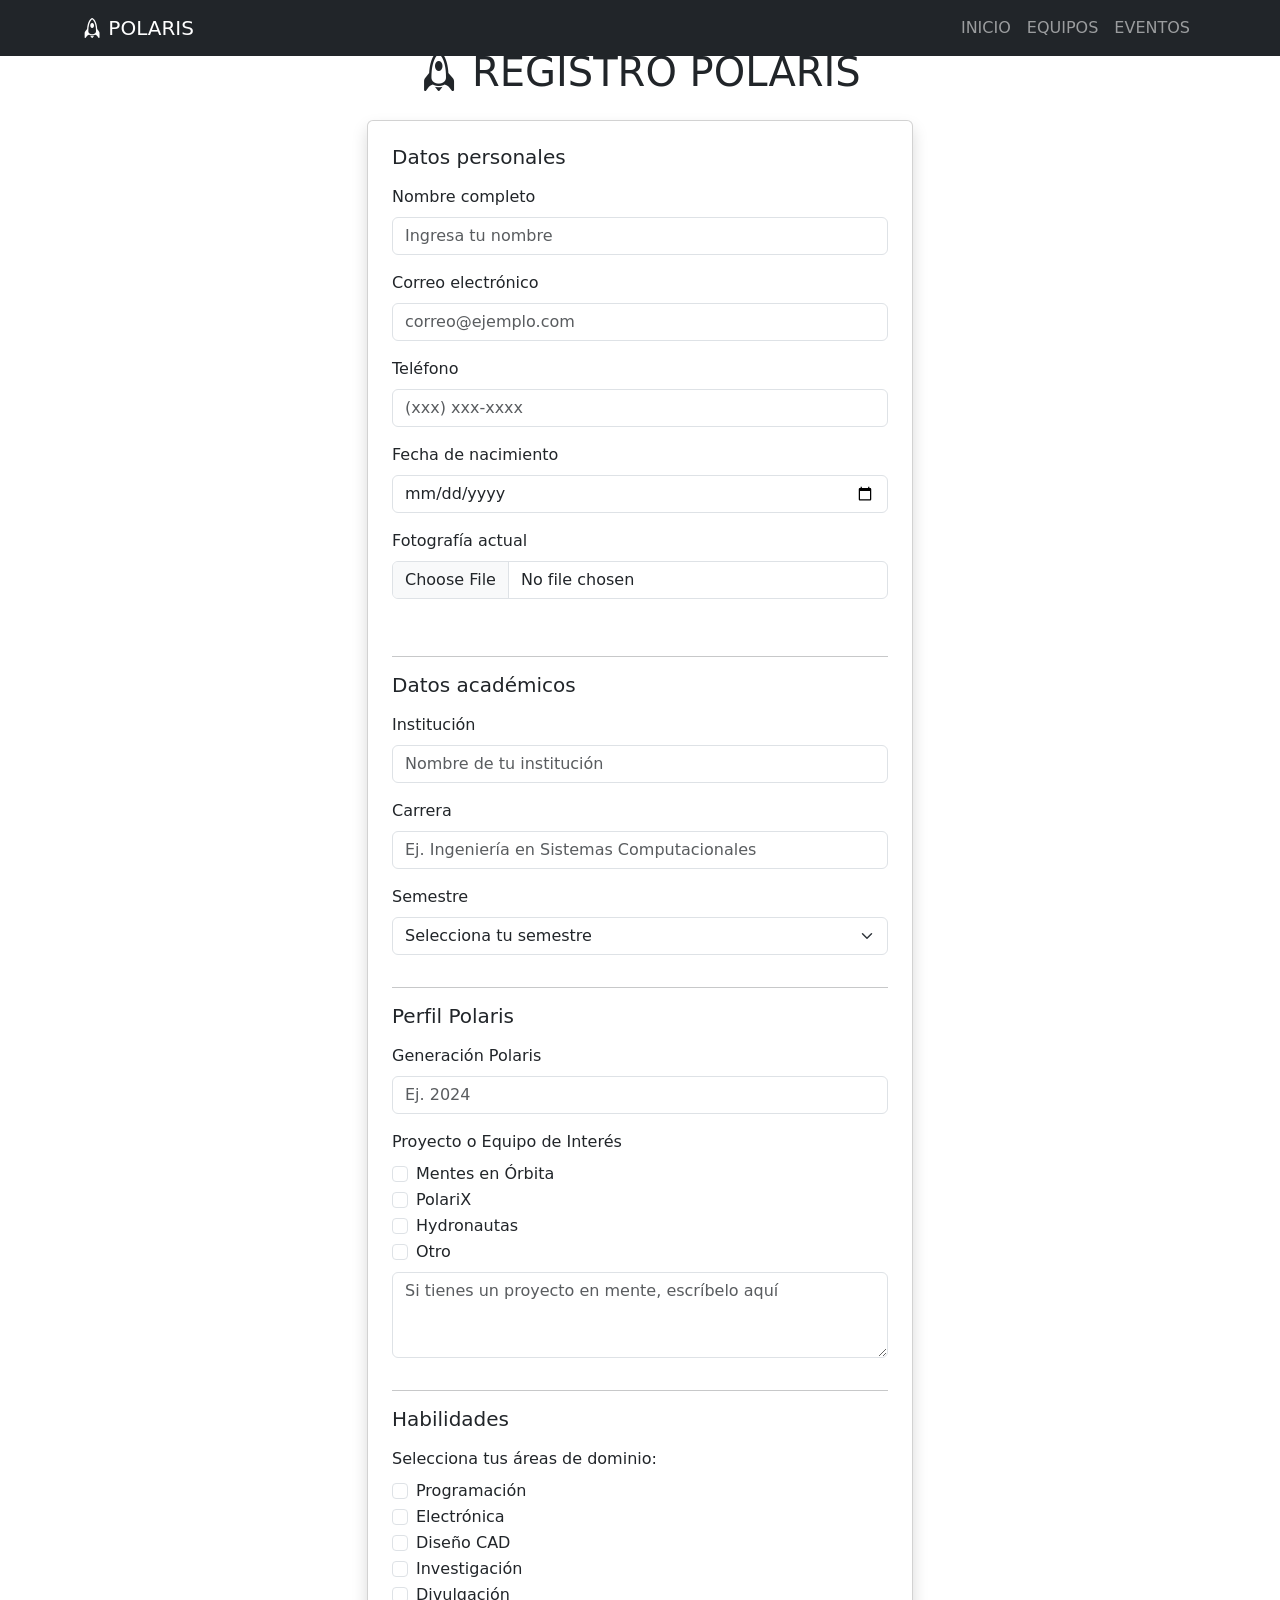
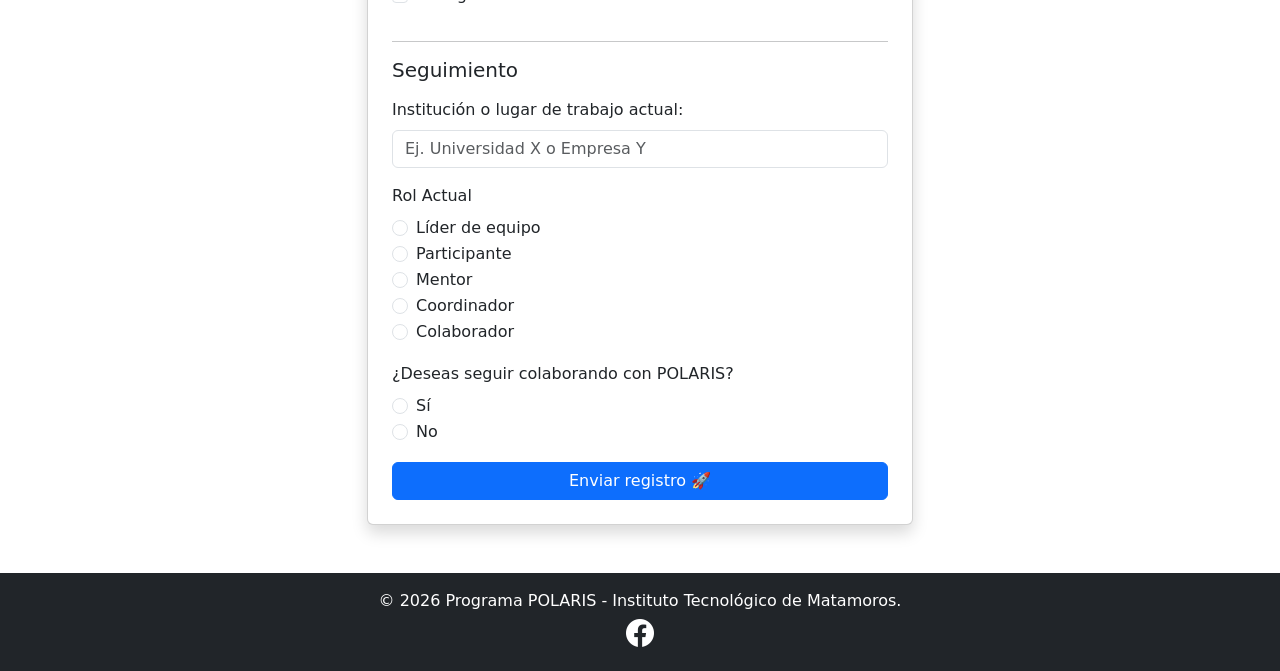
==== registro.html @ 17924f40 "feat: agregar inputs avanzados al formulario de membresía POLARIS" ====
<!DOCTYPE html>
<html lang="es">
    <head>
        <meta charset="UTF-8">
        <meta name="viewport" content="width=device-width, initial-scale=1.0">
        <title>Registro POLARIS</title>
        <link href="https://cdn.jsdelivr.net/npm/bootstrap@5.3.2/dist/css/bootstrap.min.css" rel="stylesheet">
        <link rel="stylesheet" href="https://cdn.jsdelivr.net/npm/bootstrap-icons@1.11.0/font/bootstrap-icons.css">
        <link rel="stylesheet" href="CSS/styles.css">
    </head>

    <body class="registro-page">
        <!-- Navbar -->
        <nav class="navbar navbar-expand-lg navbar-dark bg-dark fixed-top">
            <div class="container">
                <a class="navbar-brand" href="#">
                    <i class="bi bi-rocket"></i> POLARIS
                </a>

                <button class="navbar-toggler" type="button" data-bs-toggle="collapse" data-bs-target="#menu">
                    <span class="navbar-toggler-icon"></span>
                </button>

                <div class="collapse navbar-collapse" id="menu">
                    <ul class="navbar-nav ms-auto">
                        <li class="nav-item"><a class="nav-link" href="index.html">INICIO</a></li>
                        <li class="nav-item"><a class="nav-link" href="#equipos">EQUIPOS</a></li>
                        <li class="nav-item"><a class="nav-link" href="#eventos">EVENTOS</a></li>
                    </ul>
                </div>
            </div>
        </nav>

                     <!-- Formulario -->
                    <section class="py-5">
                        <div class="container">
                        <h1 class="text-center mb-4 bi-rocket titulo-registroP"> REGISTRO POLARIS </h1>
                        <div class="row justify-content-center">
                            <div class="col-md-6">
                                <form class="card p-4 shadow">

                    <!-- Datos personales -->
                    <h5 class="mb-3">Datos personales</h5>

                    <div class="mb-3">
                        <label class="form-label">Nombre completo</label>
                        <input type="text" class="form-control" placeholder="Ingresa tu nombre" required>
                    </div>

                    <div class="mb-3">
                        <label class="form-label">Correo electrónico</label>
                        <input type="email" class="form-control" placeholder="correo@ejemplo.com" required>
                    </div>

                    <div class="mb-3">
                        <label class="form-label">Teléfono</label>
                        <input type="tel" class="form-control" placeholder="(xxx) xxx-xxxx" required>
                    </div>

                    <div class="mb-3">
                        <label class="form-label">Fecha de nacimiento</label>
                        <input type="date" class="form-control" required>
                    </div>
                
                <div class="mb-3">
                    <label class="form-label">Fotografía actual</label>
                    <input type="file" class="form-control" accept="image/*">
                    <div class="form-text text-white">Sube una foto tipo perfil (JPG o PNG)</div>
                </div>

                    <hr>

                    <!-- Datos académicos -->
                    <h5 class="mb-3">Datos académicos</h5>

                    <div class="mb-3">
                        <label class="form-label">Institución</label>
                        <input type="text" class="form-control" placeholder="Nombre de tu institución" required>
                    </div>

                    <div class="mb-3">
                        <label class="form-label">Carrera</label>
                        <input type="text" class="form-control" placeholder="Ej. Ingeniería en Sistemas Computacionales" required>
                    </div>
                    
                    <div class="mb-3">
                        <label class="form-label">Semestre</label>
                        <select class="form-select" required>
                            <option selected disabled>Selecciona tu semestre</option>
                            <option>1er Semestre</option>
                            <option>2do Semestre</option>
                            <option>3er Semestre</option>
                            <option>4to Semestre</option>
                            <option>5to Semestre</option>
                            <option>6to Semestre</option>
                            <option>7mo Semestre</option>
                            <option>8vo Semestre</option>
                            <option>9no Semestre</option>
                            <option>10mo Semestre</option>
                            <option>11vo Semestre</option>
                            <option>12vo Semestre</option>
                        </select>
                    </div>

                    <!-- Perfil Polaris -->
                    <hr>
                    <h5 class="mb-3">Perfil Polaris</h5>
                    
                    <div class="mb-3">
                        <label class="form-label">Generación Polaris</label>
                        <input type="number" class="form-control" placeholder="Ej. 2024" min="2000" max="2100" required>
                    </div>

                <div class="mb-3">
                    <div class="form-group">
                        <label class="form-label">Proyecto o Equipo de Interés</label>

                        <div class="form-check">
                            <input class="form-check-input" type="checkbox" name="equipo" id="orbita" value="orbita">
                            <label class="form-check-label" for="orbita">Mentes en Órbita</label>
                        </div>
                        
                        <div class="form-check">
                            <input class="form-check-input" type="checkbox" name="equipo" id="polarix" value="polarix">
                            <label class="form-check-label" for="polarix">PolariX</label>
                        </div>
                        
                        <div class="form-check">
                            <input class="form-check-input" type="checkbox" name="equipo" id="hydro" value="hydro">
                            <label class="form-check-label" for="hydro">Hydronautas</label>
                        </div>

                        <div class="form-check">
                            <input class="form-check-input" type="checkbox" name="equipo" id="otro" value="otro">
                            <label class="form-check-label" for="otro">Otro</label>
                        </div>

                        <textarea class="form-control mt-2" rows="3" placeholder="Si tienes un proyecto en mente, escríbelo aquí"></textarea>
                    </div>
                </div>

                    <!-- Habilidades -->
                    <hr>
                    <h5 class="mb-3">Habilidades</h5>
                    <div class="mb-3">
                        <div class="form-group">
                            <label class="form-label">Selecciona tus áreas de dominio:</label>
                            <div class="checkbox-group">

                                <div class="form-check">
                                    <input class="form-check-input" type="checkbox" id="fprogramacion" name="habilidades" value="programacion">
                                    <label class="form-check-label" for="fprogramacion">Programación</label>
                                </div>

                                <div class="form-check">
                                    <input class="form-check-input" type="checkbox" id="felectronica" name="habilidades" value="electronica">
                                    <label class="form-check-label" for="felectronica">Electrónica</label>
                                </div>

                                <div class="form-check">
                                    <input class="form-check-input" type="checkbox" id="fcad" name="habilidades" value="cad">
                                    <label class="form-check-label" for="fcad">Diseño CAD</label>
                                </div>

                                <div class="form-check">
                                    <input class="form-check-input" type="checkbox" id="finvestigacion" name="habilidades" value="investigacion">
                                    <label class="form-check-label" for="finvestigacion">Investigación</label>
                                </div>

                                <div class="form-check">
                                    <input class="form-check-input" type="checkbox" id="fdivulgacion" name="habilidades" value="divulgacion">
                                    <label class="form-check-label" for="fdivulgacion">Divulgación</label>
                                </div>

                            </div>
                        </div>
                    </div>
                    
                    <!-- Seguimiento -->
                    <hr>
                    <h5 class="mb-3">Seguimiento</h5>

                    <div class="mb-3">
                        <label class="form-label">Institución o lugar de trabajo actual:</label>
                        <input type="text" class="form-control" placeholder="Ej. Universidad X o Empresa Y" required>
                    </div> 

                    <div class="mb-3">
                        <label class="form-label">Rol Actual</label>

                        <div class="form-check">
                            <input class="form-check-input" type="radio" name="rol" value="lider">
                            <label class="form-check-label">Líder de equipo</label>
                        </div>

                        <div class="form-check">
                            <input class="form-check-input" type="radio" name="rol" value="participante">
                            <label class="form-check-label">Participante</label>
                        </div>

                        <div class="form-check">
                            <input class="form-check-input" type="radio" name="rol" value="mentor">
                            <label class="form-check-label">Mentor</label>
                        </div>

                        <div class="form-check">
                            <input class="form-check-input" type="radio" name="rol" value="coordinador">
                            <label class="form-check-label">Coordinador</label>
                        </div>

                        <div class="form-check">
                            <input class="form-check-input" type="radio" name="rol" value="colaborador">
                            <label class="form-check-label">Colaborador</label>
                        </div>

                    </div> 

                    <div class="mb-3">
                        <label class="form-label">¿Deseas seguir colaborando con POLARIS?</label>

                        <div class="form-check">
                            <input class="form-check-input" type="radio" name="interes" value="si">
                            <label class="form-check-label">Sí</label>
                        </div>

                        <div class="form-check">
                            <input class="form-check-input" type="radio" name="interes" value="no">
                            <label class="form-check-label">No</label>
                        </div>
                    </div> 
                    <div class="d-grid">
                        <button type="submit" class="btn btn-primary">Enviar registro 🚀</button>
                    </div>
                </form>
            </div>
        </div>
    </div>
</section>

        <!-- Footer -->
        <footer class="bg-dark text-white text-center py-3">
            <p class="mb-0">© 2026 Programa POLARIS - Instituto Tecnológico de Matamoros.</p>
            <div class="d-flex gap-3 justify-content-center">
                <a href="https://www.facebook.com/TecNM.Matamoros" class="text-white fs-3">
                    <i class="bi bi-facebook"></i>
                </a>
            </div>
        </footer>

        <script src="https://cdn.jsdelivr.net/npm/bootstrap@5.3.2/dist/js/bootstrap.bundle.min.js"></script>

    </body>
</html>
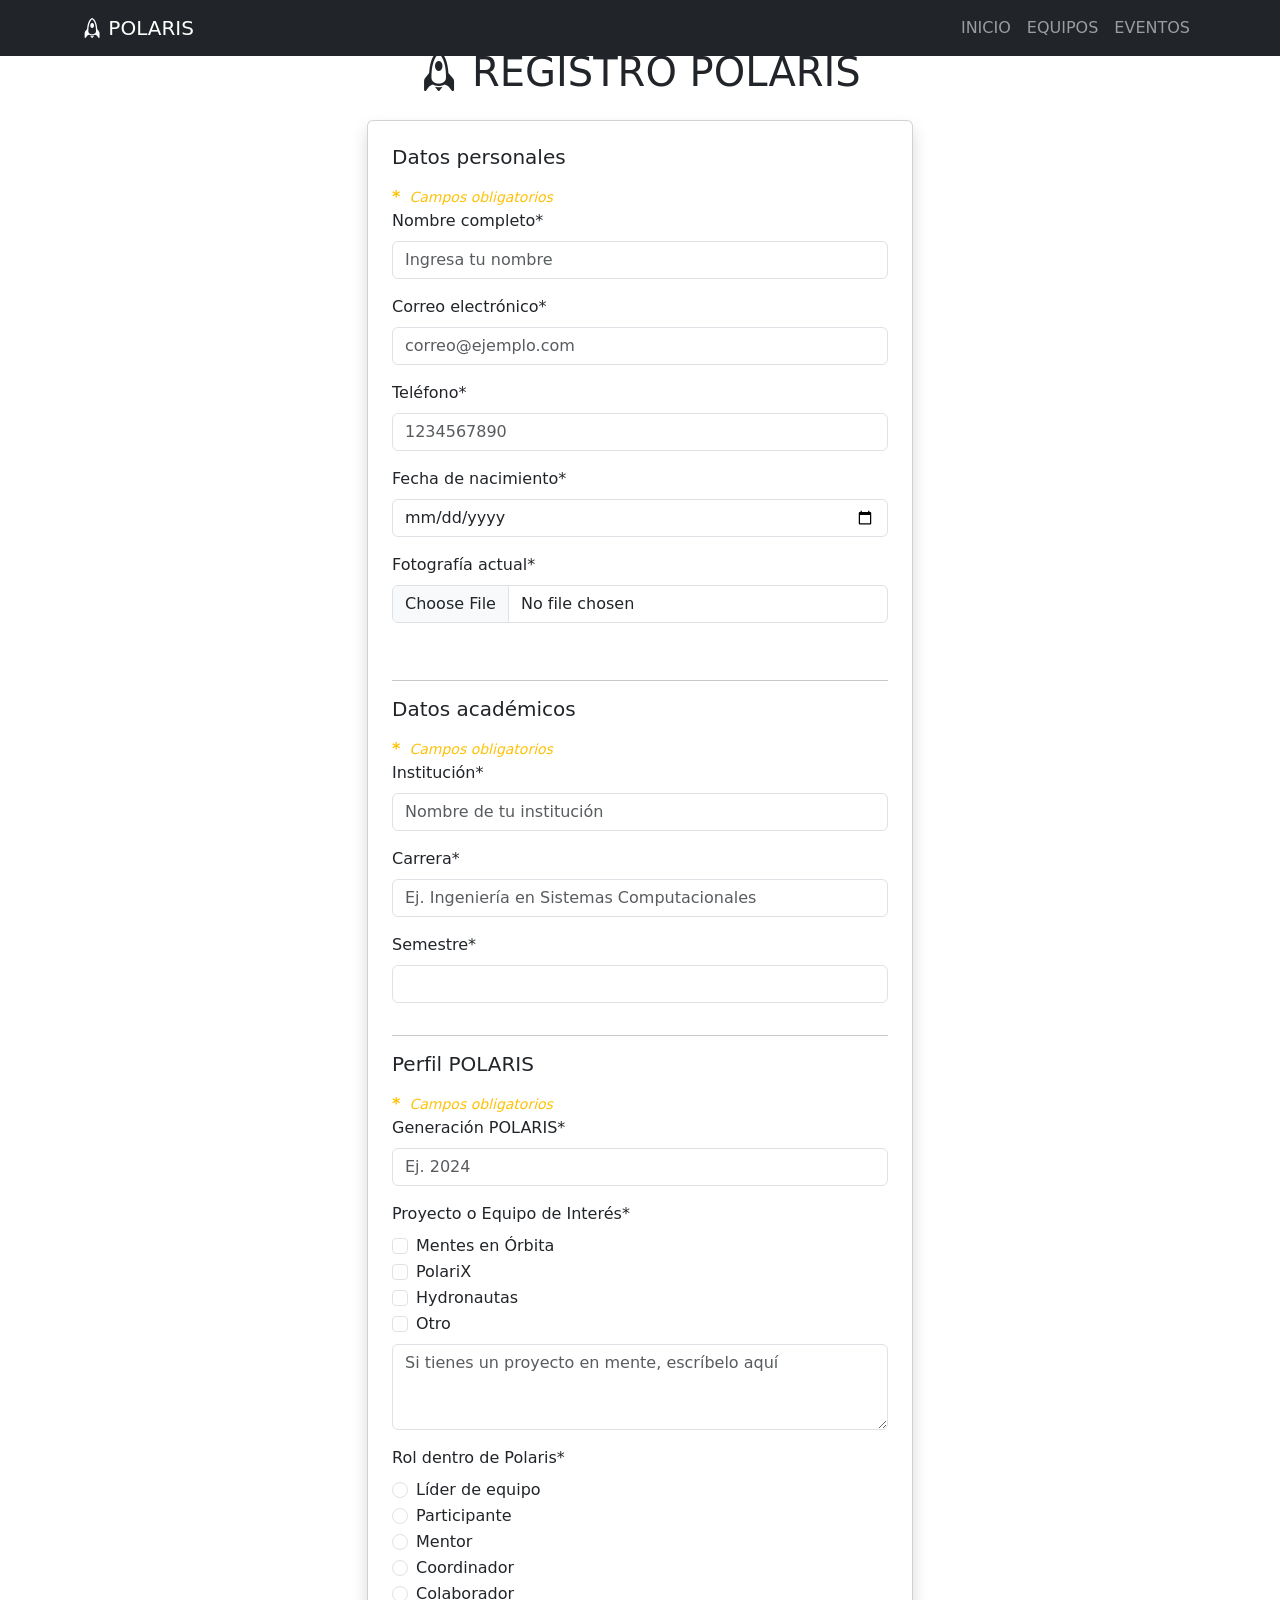
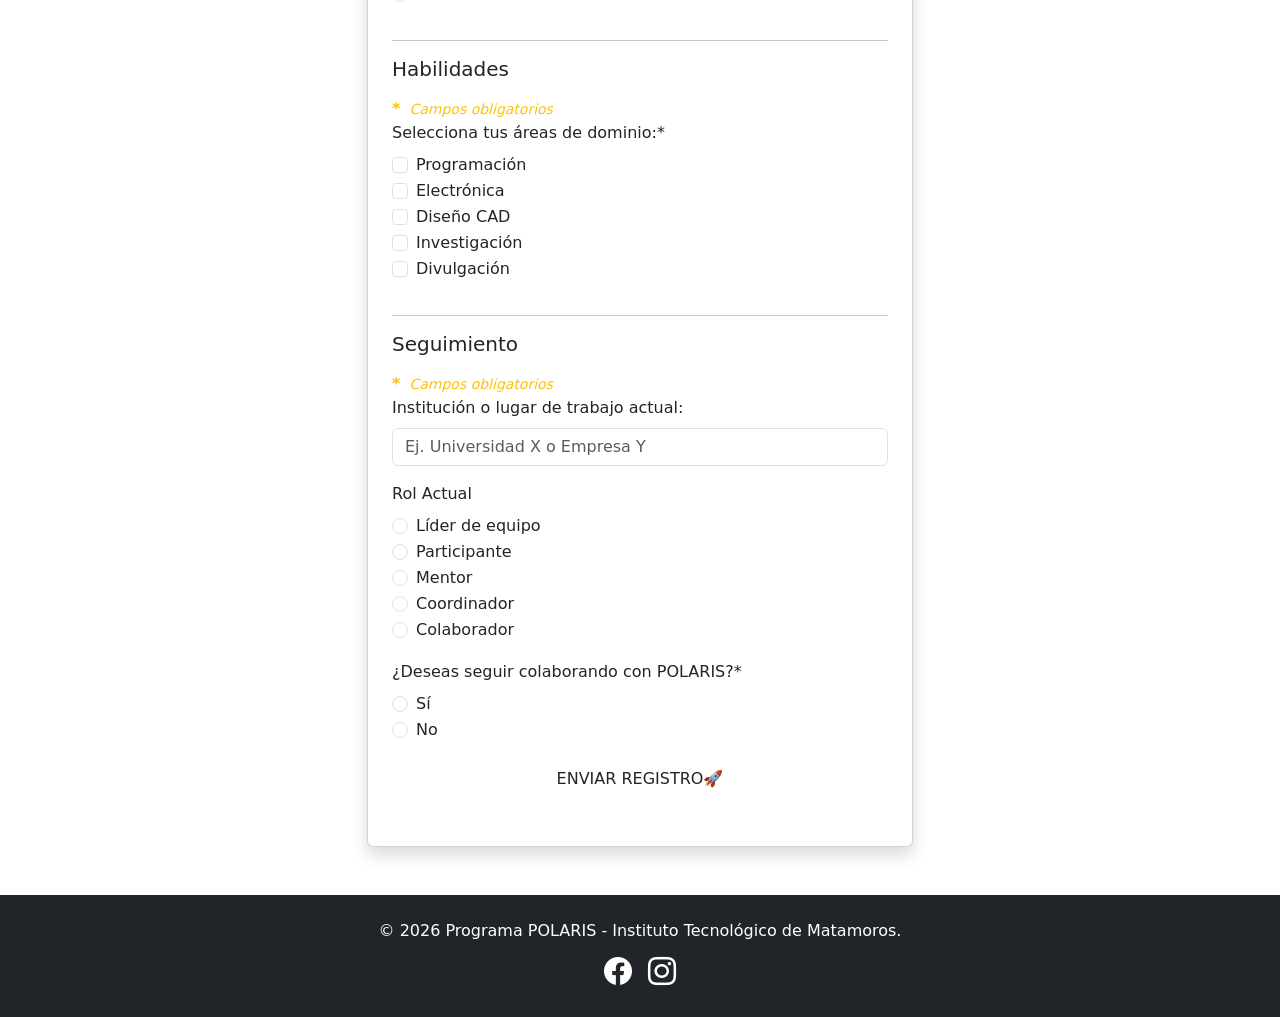
==== commit a0c9443c: "feat: Implementar validación HTML en formulario POLARIS" ====
--- a/registro.html
+++ b/registro.html
@@ -10,11 +10,12 @@
     </head>
 
     <body class="registro-page">
+
         <!-- Navbar -->
         <nav class="navbar navbar-expand-lg navbar-dark bg-dark fixed-top">
             <div class="container">
-                <a class="navbar-brand" href="#">
-                    <i class="bi bi-rocket"></i> POLARIS
+                <a class="navbar-brand" href="index.html">
+                    <i class="bi bi-rocket"></i> POLARIS 
                 </a>
 
                 <button class="navbar-toggler" type="button" data-bs-toggle="collapse" data-bs-target="#menu">
@@ -37,83 +38,83 @@
                         <h1 class="text-center mb-4 bi-rocket titulo-registroP"> REGISTRO POLARIS </h1>
                         <div class="row justify-content-center">
                             <div class="col-md-6">
-                                <form class="card p-4 shadow">
+                                <form id="formRegistro" class="card p-4 shadow" >
 
                     <!-- Datos personales -->
                     <h5 class="mb-3">Datos personales</h5>
-
-                    <div class="mb-3">
-                        <label class="form-label">Nombre completo</label>
+                    
+                    <div class="d-inline-block text-warning">
+                        <span class="fw-bold me-1">*</span>
+                        <i><small>Campos obligatorios</small></i>
+                    </div>
+
+                    <div class="mb-3">
+                        <label class="form-label">Nombre completo<span class="campo-obligatorio">*</span></label>
                         <input type="text" class="form-control" placeholder="Ingresa tu nombre" required>
                     </div>
 
                     <div class="mb-3">
-                        <label class="form-label">Correo electrónico</label>
+                        <label class="form-label">Correo electrónico<span class="campo-obligatorio">*</span></label>
                         <input type="email" class="form-control" placeholder="correo@ejemplo.com" required>
                     </div>
 
                     <div class="mb-3">
-                        <label class="form-label">Teléfono</label>
-                        <input type="tel" class="form-control" placeholder="(xxx) xxx-xxxx" required>
-                    </div>
-
-                    <div class="mb-3">
-                        <label class="form-label">Fecha de nacimiento</label>
+                        <label class="form-label">Teléfono<span class="campo-obligatorio">*</span></label>
+                        <input type="tel" class="form-control" pattern="[0-9]{10}" placeholder="1234567890" required>
+                    </div>
+
+                    <div class="mb-3">
+                        <label class="form-label">Fecha de nacimiento<span class="campo-obligatorio">*</span></label>
                         <input type="date" class="form-control" required>
                     </div>
                 
-                <div class="mb-3">
-                    <label class="form-label">Fotografía actual</label>
-                    <input type="file" class="form-control" accept="image/*">
-                    <div class="form-text text-white">Sube una foto tipo perfil (JPG o PNG)</div>
-                </div>
-
-                    <hr>
+                    <div class="mb-3">
+                        <label class="form-label">Fotografía actual<span class="campo-obligatorio">*</span></label>
+                        <input type="file" class="form-control" accept="image/*" required>
+                        <div class="form-text text-white">Sube una foto tipo perfil (JPG o PNG)</div>
+                    </div> <hr>
 
                     <!-- Datos académicos -->
                     <h5 class="mb-3">Datos académicos</h5>
 
-                    <div class="mb-3">
-                        <label class="form-label">Institución</label>
+                    <div class="d-inline-block text-warning">
+                        <span class="fw-bold me-1">*</span>
+                        <i><small>Campos obligatorios</small></i>
+                    </div>
+
+                    <div class="mb-3">
+                        <label class="form-label">Institución<span class="campo-obligatorio">*</span></label>
                         <input type="text" class="form-control" placeholder="Nombre de tu institución" required>
                     </div>
 
                     <div class="mb-3">
-                        <label class="form-label">Carrera</label>
+                        <label class="form-label">Carrera<span class="campo-obligatorio">*</span></label>
                         <input type="text" class="form-control" placeholder="Ej. Ingeniería en Sistemas Computacionales" required>
                     </div>
                     
-                    <div class="mb-3">
-                        <label class="form-label">Semestre</label>
-                        <select class="form-select" required>
-                            <option selected disabled>Selecciona tu semestre</option>
-                            <option>1er Semestre</option>
-                            <option>2do Semestre</option>
-                            <option>3er Semestre</option>
-                            <option>4to Semestre</option>
-                            <option>5to Semestre</option>
-                            <option>6to Semestre</option>
-                            <option>7mo Semestre</option>
-                            <option>8vo Semestre</option>
-                            <option>9no Semestre</option>
-                            <option>10mo Semestre</option>
-                            <option>11vo Semestre</option>
-                            <option>12vo Semestre</option>
-                        </select>
-                    </div>
+                   <div class="mb-3">
+                        <label class="form-label">Semestre<span class="campo-obligatorio">*</span></label>
+                        <input type="number" class="form-control" min="1" max="12" required>
+                    </div>
+                    
 
                     <!-- Perfil Polaris -->
                     <hr>
-                    <h5 class="mb-3">Perfil Polaris</h5>
-                    
-                    <div class="mb-3">
-                        <label class="form-label">Generación Polaris</label>
+                    <h5 class="mb-3">Perfil POLARIS</h5>
+                    
+                    <div class="d-inline-block text-warning">
+                        <span class="fw-bold me-1">*</span>
+                        <i><small>Campos obligatorios</small></i>
+                    </div>
+
+                    <div class="mb-3">
+                        <label class="form-label">Generación POLARIS<span class="campo-obligatorio">*</span></label>
                         <input type="number" class="form-control" placeholder="Ej. 2024" min="2000" max="2100" required>
                     </div>
 
                 <div class="mb-3">
                     <div class="form-group">
-                        <label class="form-label">Proyecto o Equipo de Interés</label>
+                        <label class="form-label">Proyecto o Equipo de Interés<span class="campo-obligatorio" >*</span></label>
 
                         <div class="form-check">
                             <input class="form-check-input" type="checkbox" name="equipo" id="orbita" value="orbita">
@@ -134,17 +135,53 @@
                             <input class="form-check-input" type="checkbox" name="equipo" id="otro" value="otro">
                             <label class="form-check-label" for="otro">Otro</label>
                         </div>
-
-                        <textarea class="form-control mt-2" rows="3" placeholder="Si tienes un proyecto en mente, escríbelo aquí"></textarea>
+                        <textarea name="otro_texto" class="form-control mt-2" rows="3" 
+                        placeholder="Si tienes un proyecto en mente, escríbelo aquí"></textarea>
                     </div>
                 </div>
+
+                    <div class="mb-3">
+                        <label class="form-label">Rol dentro de Polaris<span class="campo-obligatorio">*</span></label>
+                       
+                        <div class="form-check">
+                            <input class="form-check-input" type="radio" name="rolpolaris" value="lider" required>
+                            <label class="form-check-label">Líder de equipo</label>
+                        </div>
+
+                        <div class="form-check">
+                            <input class="form-check-input" type="radio" name="rolpolaris" value="participante">
+                            <label class="form-check-label">Participante</label>
+                        </div>
+
+                        <div class="form-check">
+                            <input class="form-check-input" type="radio" name="rolpolaris" value="mentor">
+                            <label class="form-check-label">Mentor</label>
+                        </div>
+
+                        <div class="form-check">
+                            <input class="form-check-input" type="radio" name="rolpolaris" value="coordinador">
+                            <label class="form-check-label">Coordinador</label>
+                        </div>
+
+                        <div class="form-check">
+                            <input class="form-check-input" type="radio" name="rolpolaris" value="colaborador">
+                            <label class="form-check-label">Colaborador</label>
+                        </div>
+
+                    </div> 
 
                     <!-- Habilidades -->
                     <hr>
                     <h5 class="mb-3">Habilidades</h5>
+
+                    <div class="d-inline-block text-warning">
+                        <span class="fw-bold me-1">*</span>
+                        <i><small>Campos obligatorios</small></i>
+                    </div>
+
                     <div class="mb-3">
                         <div class="form-group">
-                            <label class="form-label">Selecciona tus áreas de dominio:</label>
+                            <label class="form-label">Selecciona tus áreas de dominio:<span class="campo-obligatorio">*</span></label>
                             <div class="checkbox-group">
 
                                 <div class="form-check">
@@ -177,12 +214,16 @@
                     </div>
                     
                     <!-- Seguimiento -->
-                    <hr>
-                    <h5 class="mb-3">Seguimiento</h5>
+                    <hr><h5 class="mb-3">Seguimiento</h5>
+
+                    <div class="d-inline-block text-warning">
+                        <span class="fw-bold me-1">*</span>
+                        <i><small>Campos obligatorios</small></i>
+                    </div>
 
                     <div class="mb-3">
                         <label class="form-label">Institución o lugar de trabajo actual:</label>
-                        <input type="text" class="form-control" placeholder="Ej. Universidad X o Empresa Y" required>
+                        <input type="text" class="form-control" placeholder="Ej. Universidad X o Empresa Y" maxlength="100">
                     </div> 
 
                     <div class="mb-3">
@@ -216,21 +257,23 @@
                     </div> 
 
                     <div class="mb-3">
-                        <label class="form-label">¿Deseas seguir colaborando con POLARIS?</label>
-
-                        <div class="form-check">
-                            <input class="form-check-input" type="radio" name="interes" value="si">
+                        <label class="form-label">¿Deseas seguir colaborando con POLARIS?<span class="campo-obligatorio">*</span></label>
+
+                        <div class="form-check">
+                            <input class="form-check-input" type="radio" name="interes" value="si" required>
                             <label class="form-check-label">Sí</label>
                         </div>
 
                         <div class="form-check">
-                            <input class="form-check-input" type="radio" name="interes" value="no">
+                            <input class="form-check-input" type="radio" name="interes" value="no" required>
                             <label class="form-check-label">No</label>
                         </div>
                     </div> 
                     <div class="d-grid">
-                        <button type="submit" class="btn btn-primary">Enviar registro 🚀</button>
-                    </div>
+                        <button type="submit" class="btn btn-registro">ENVIAR REGISTRO🚀</button>
+                    </div>
+                    <br>
+                    
                 </form>
             </div>
         </div>
@@ -238,16 +281,22 @@
 </section>
 
         <!-- Footer -->
-        <footer class="bg-dark text-white text-center py-3">
-            <p class="mb-0">© 2026 Programa POLARIS - Instituto Tecnológico de Matamoros.</p>
+        <footer class="bg-dark text-white text-center py-4">
+        <div class="container">
+            <p class="mb-2">© 2026 Programa POLARIS - Instituto Tecnológico de Matamoros.</p>
             <div class="d-flex gap-3 justify-content-center">
                 <a href="https://www.facebook.com/TecNM.Matamoros" class="text-white fs-3">
                     <i class="bi bi-facebook"></i>
                 </a>
+                <a href="https://www.instagram.com/tecnm.matamoros/" class="text-white fs-3">
+                    <i class="bi bi-instagram"></i>
+                </a>
             </div>
-        </footer>
-
+        </div>
+    </footer>
+
+        <script src="/JS/validaciones.js"></script>
         <script src="https://cdn.jsdelivr.net/npm/bootstrap@5.3.2/dist/js/bootstrap.bundle.min.js"></script>
 
     </body>
-</html>+</html>
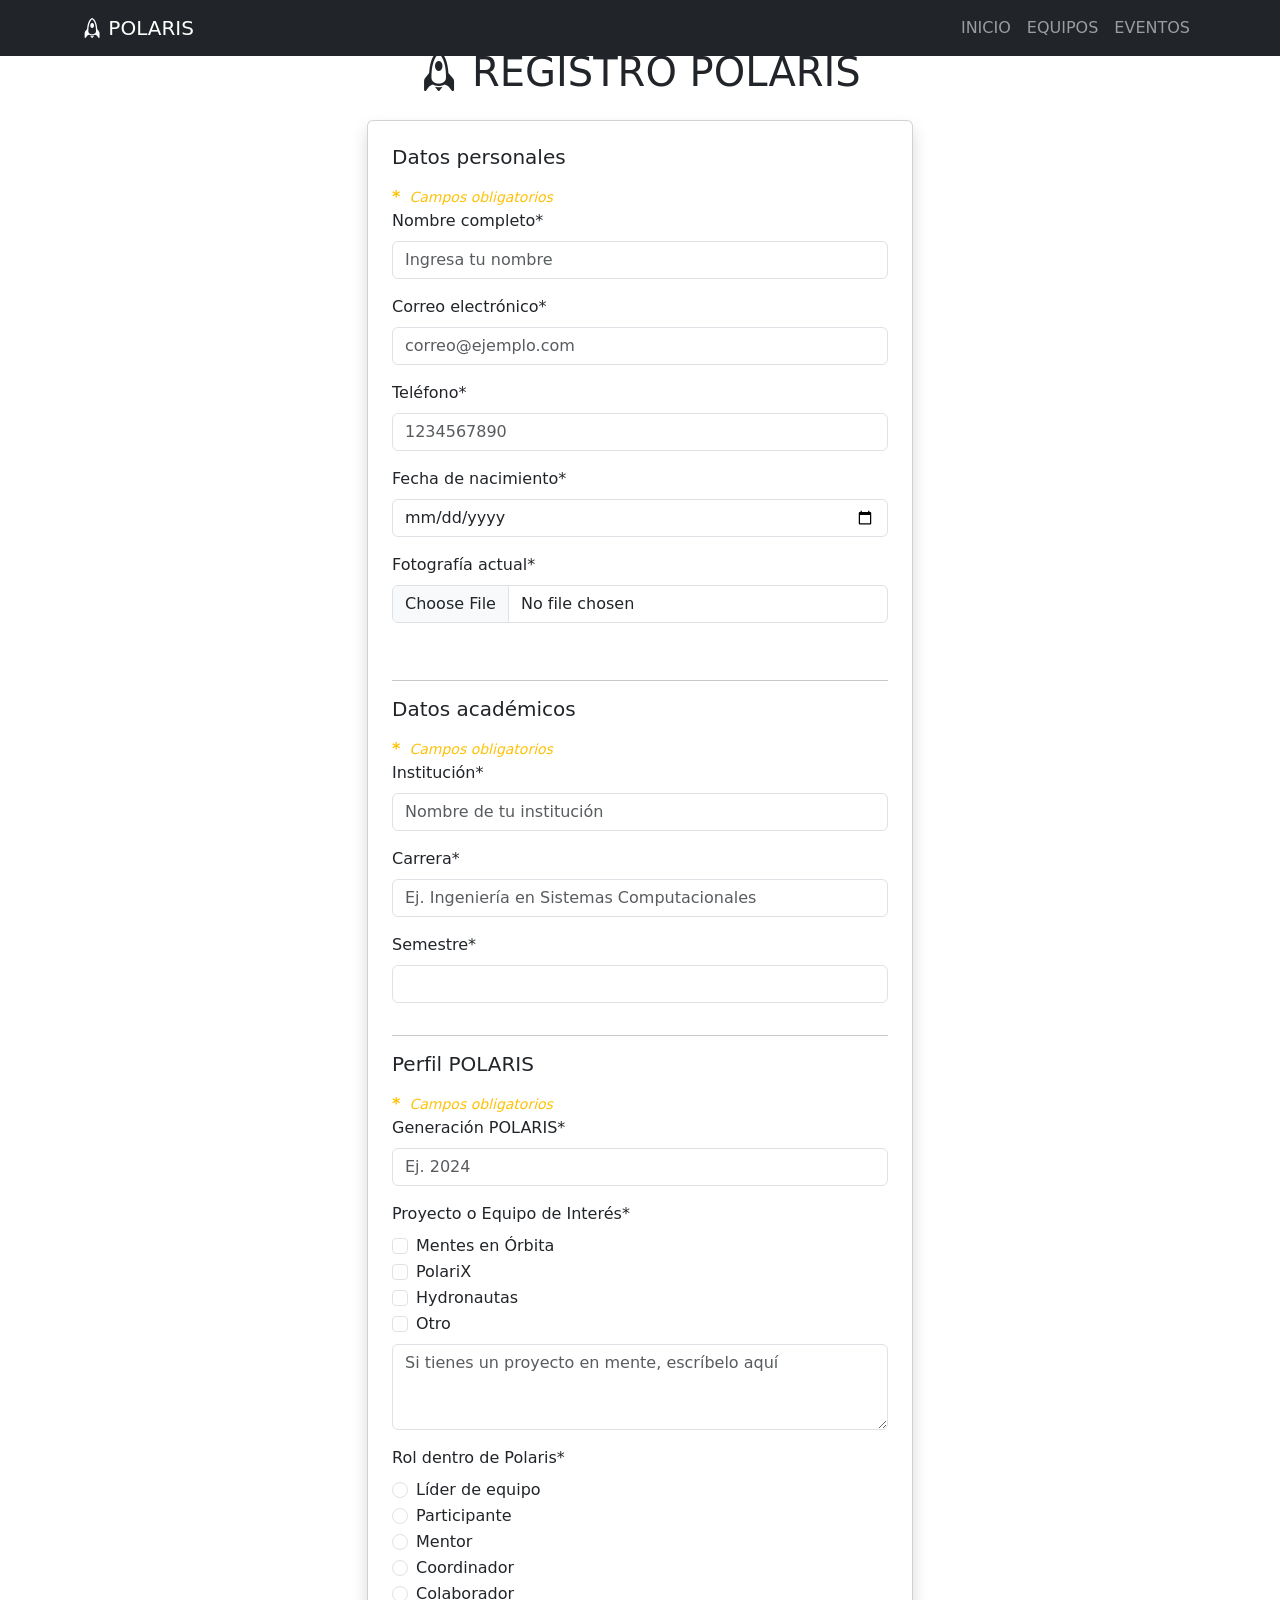
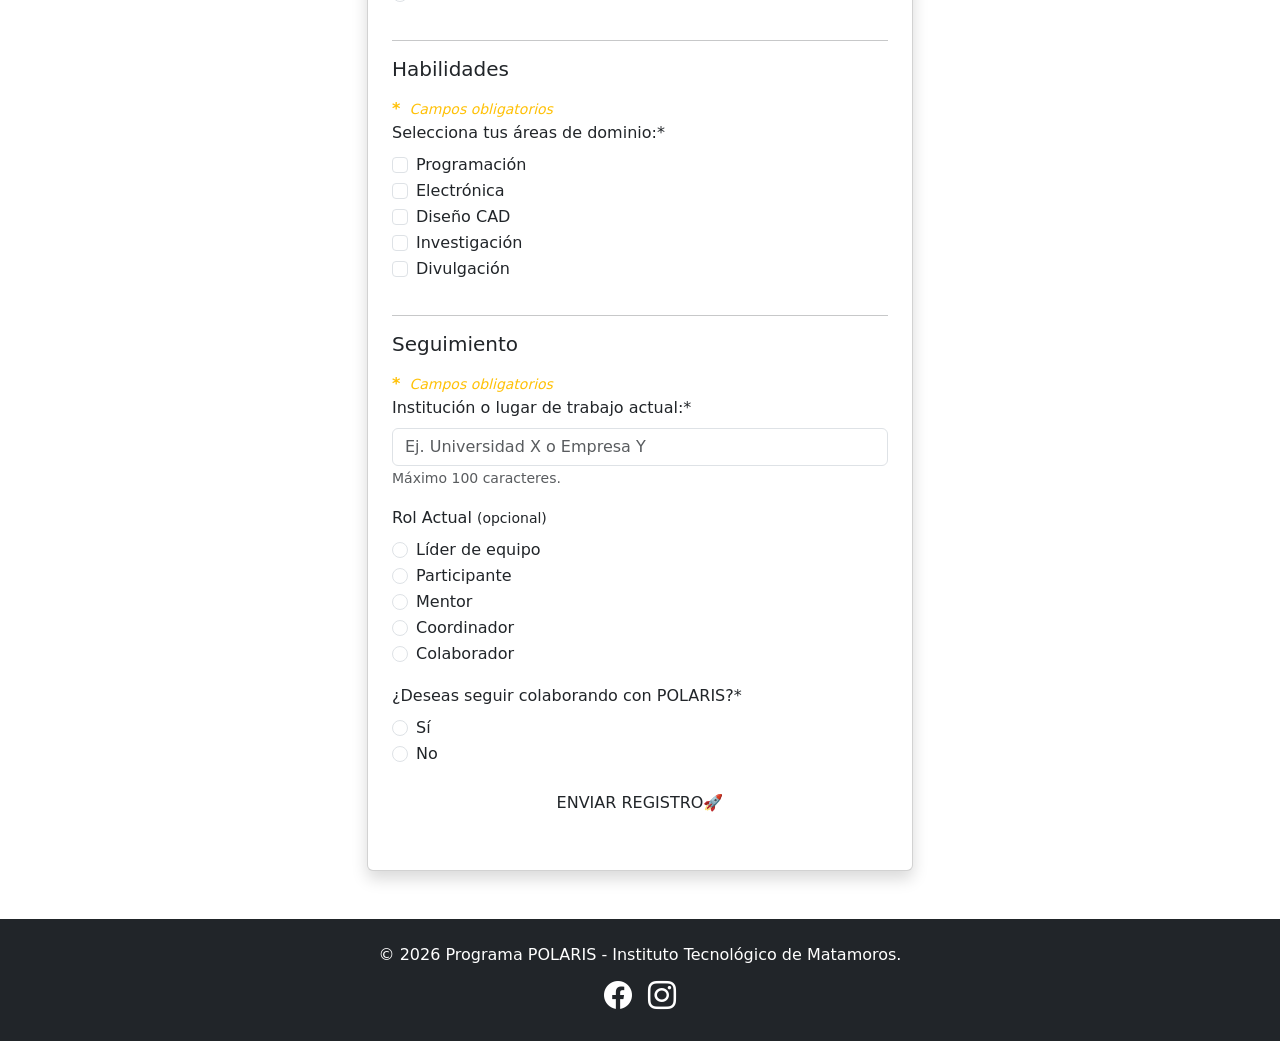
==== commit cc18d862: "feat: agregar validación con JavaScript al formulario POLARIS" ====
--- a/registro.html
+++ b/registro.html
@@ -222,12 +222,13 @@
                     </div>
 
                     <div class="mb-3">
-                        <label class="form-label">Institución o lugar de trabajo actual:</label>
-                        <input type="text" class="form-control" placeholder="Ej. Universidad X o Empresa Y" maxlength="100">
+                        <label class="form-label">Institución o lugar de trabajo actual:<span class="campo-obligatorio">*</span></label>
+                        <input id="institucionTrabajo" type="text" class="form-control" placeholder="Ej. Universidad X o Empresa Y" maxlength="100" required>
+                        <small class="form-text text-muted">Máximo 100 caracteres.</small>
                     </div> 
 
                     <div class="mb-3">
-                        <label class="form-label">Rol Actual</label>
+                        <label class="form-label">Rol Actual <small>(opcional)</small></label>
 
                         <div class="form-check">
                             <input class="form-check-input" type="radio" name="rol" value="lider">
@@ -299,4 +300,4 @@
         <script src="https://cdn.jsdelivr.net/npm/bootstrap@5.3.2/dist/js/bootstrap.bundle.min.js"></script>
 
     </body>
-</html>
+</html>
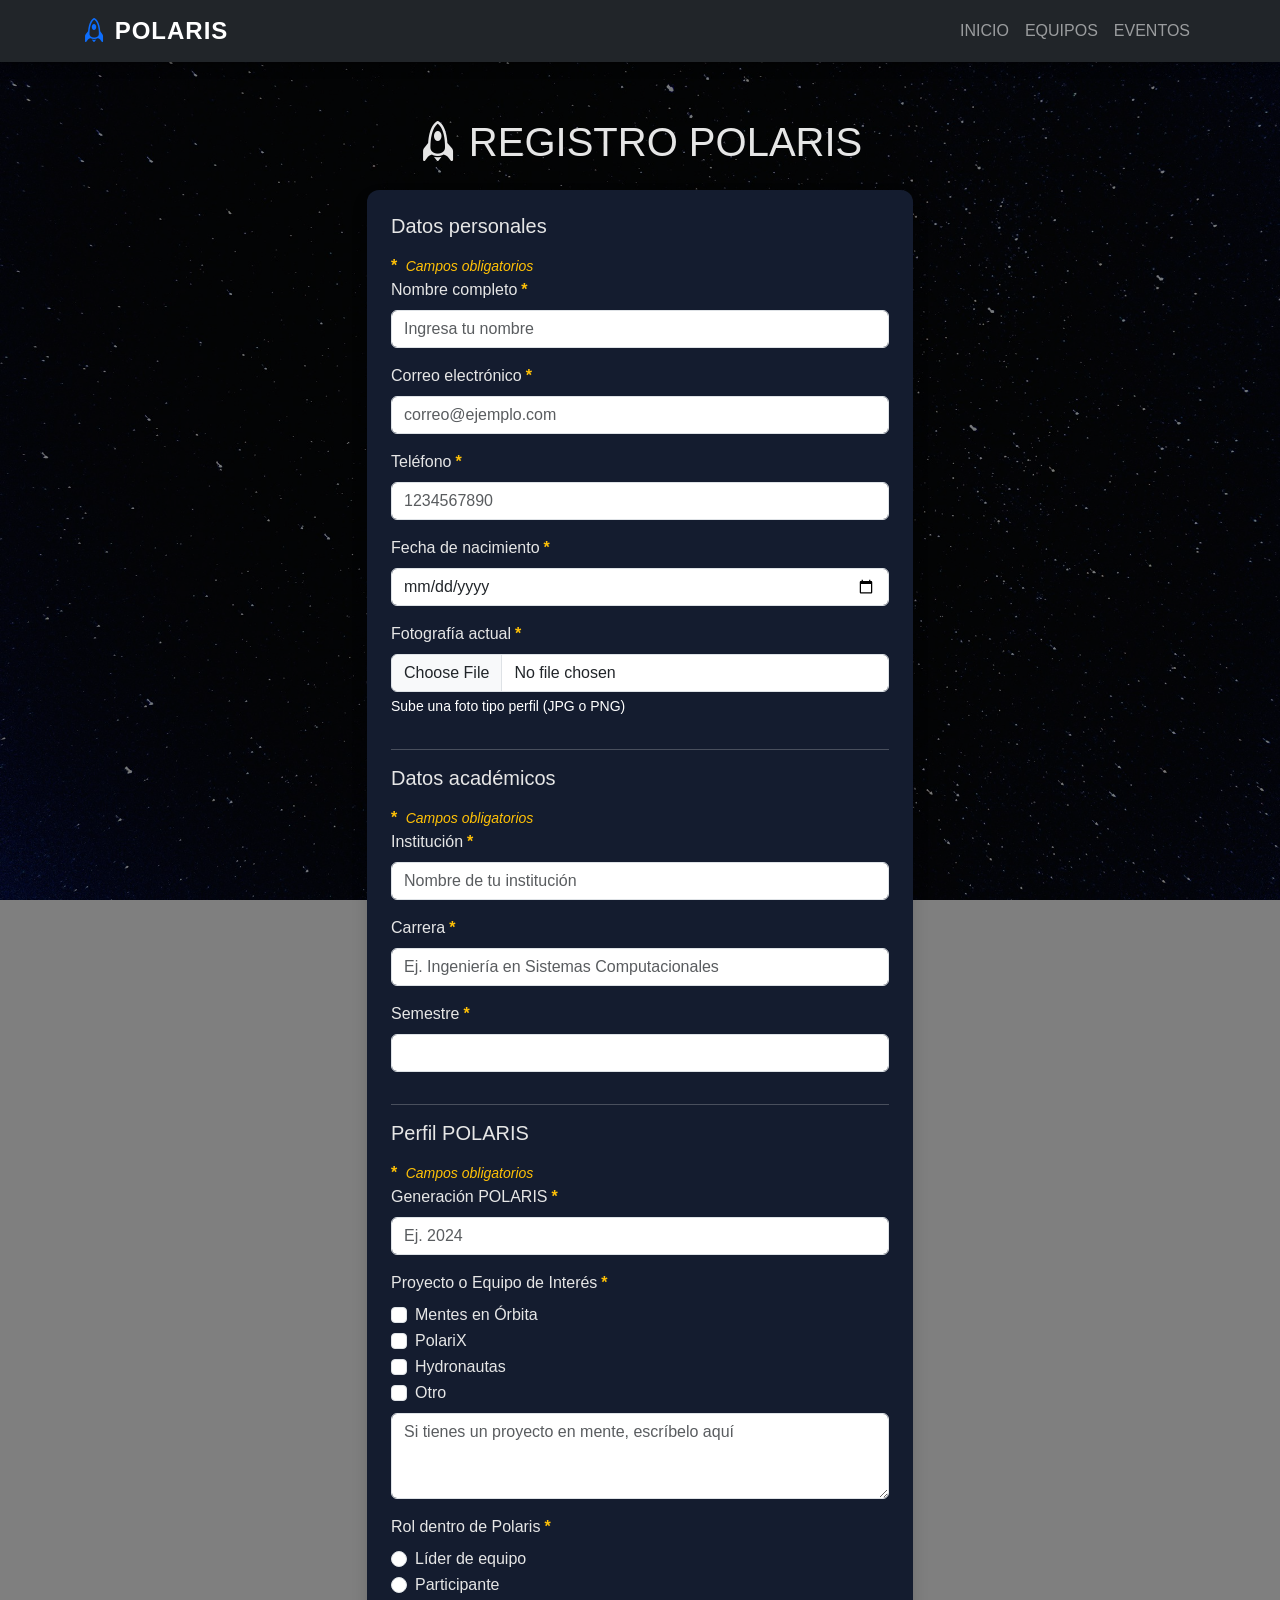
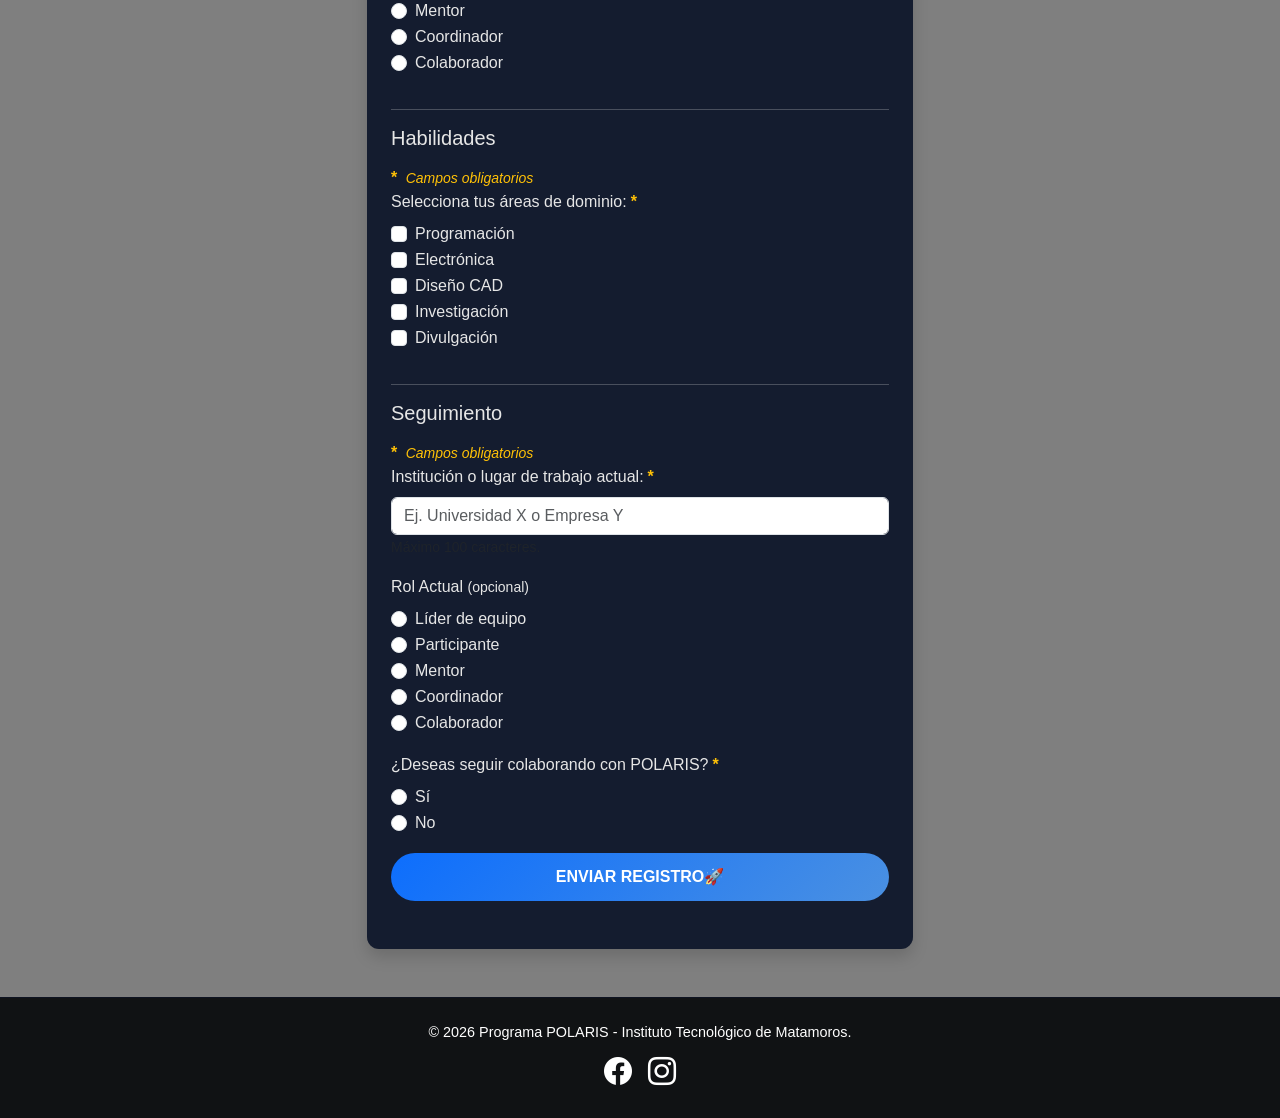
==== commit dc2b7272: "feat: agregar validación con JavaScript al formulario POLARIS" ====
--- a/registro.html
+++ b/registro.html
@@ -6,7 +6,7 @@
         <title>Registro POLARIS</title>
         <link href="https://cdn.jsdelivr.net/npm/bootstrap@5.3.2/dist/css/bootstrap.min.css" rel="stylesheet">
         <link rel="stylesheet" href="https://cdn.jsdelivr.net/npm/bootstrap-icons@1.11.0/font/bootstrap-icons.css">
-        <link rel="stylesheet" href="CSS/styles.css">
+        <link rel="stylesheet" href="css/styles.css">
     </head>
 
     <body class="registro-page">
@@ -296,7 +296,7 @@
         </div>
     </footer>
 
-        <script src="/JS/validaciones.js"></script>
+        <script src="JS/validaciones.js"></script>
         <script src="https://cdn.jsdelivr.net/npm/bootstrap@5.3.2/dist/js/bootstrap.bundle.min.js"></script>
 
     </body>
--- a/css/styles.css
+++ b/css/styles.css
@@ -0,0 +1,221 @@
+html {
+  scroll-behavior: smooth;
+}
+
+/* Estilo general */
+body{
+    font-family: 'Segoe UI', Tahoma, Geneva, Verdana, sans-serif;
+    background-color: #0b0f1a;
+    color: #e6e6e6;
+}
+
+/* Navbar */
+.navbar{
+    box-shadow: 0 2px 10px rgba(0,0,0,0.5);
+}
+
+.navbar-brand{
+    font-weight: bold;
+    font-size: 1.5rem;
+    letter-spacing: 1px;
+}
+
+.navbar-brand i{
+    color: #0d6efd;
+}
+
+.nav-link{
+    font-weight: 500;
+    transition: 0.3s;
+}
+
+.nav-link:hover{
+    color: #0d6efd !important;
+}
+
+/* Hero */
+.bg-light{
+    background: linear-gradient(135deg,#0b0f1a,#111a2e);
+    color: white;
+}
+
+.bg-light h1{
+    font-weight: bold;
+}
+
+.bg-light .lead{
+    color: #bfc7d5;
+}
+
+.bg-light .btn{
+    margin-top: 15px;
+}
+
+.hero{
+    background-image: url("../IMG/galaxia.jpg");
+    background-size: cover;
+    background-position: center;
+    background-repeat: no-repeat; 
+    color: white;
+    padding: 120px 0;
+    position: relative;
+    min-height: 500px;
+    display: flex;
+    align-items: center;
+}
+
+.hero h1, .hero p{
+    color: white;
+    font-weight: bold;
+    text-shadow: 2px 2px 10px black;
+}
+
+.hero::before{
+    content: "";
+    position: absolute;
+    top: 0;
+    left: 0;
+    width: 100%;
+    height: 100%;
+    background: rgba(0,0,0,0.4);
+}
+
+.hero .container{
+    position: relative;
+    z-index: 2;
+}
+
+/* Secciones */
+section{
+    padding: 70px 0;
+}
+
+/* Titulos */
+h2{
+    font-weight: bold;
+    border-left: 4px solid #0d6efd;
+    padding-left: 10px;
+}
+
+/* Cards */
+.card{
+    background-color: #141c2f;
+    border: none;
+    border-radius: 12px;
+    color: #e6e6e6;
+    box-shadow: 0 5px 15px rgba(0,0,0,0.4);
+    transition: 0.3s;
+    overflow: hidden; 
+}
+
+.card:hover{
+    transform: translateY(-8px);
+    box-shadow: 0 10px 25px rgba(13,110,253,0.4);
+}
+
+.card-title{
+    color: #0d6efd;
+}
+
+.card-img-top{
+    width: 100%;            
+    height: 220px;
+    object-fit: cover;
+    display: block;         
+}
+
+/* Botones */
+.btn-primary{
+    background: #0d6efd;
+    border: none;
+}
+
+.btn-outline-primary{
+    border-color: #0d6efd;
+    color: #0d6efd;
+}
+
+.btn-outline-primary:hover{
+    background-color: #0d6efd;
+    color: white;
+}
+
+.registro-page {
+    padding-top: 70px;
+}
+
+.campo-obligatorio {
+    color: #ffc107;
+    font-weight: bold;
+    margin-left: 4px;
+}
+
+.btn-registro {
+  background: linear-gradient(135deg, #0d6efd, #4a90e2);
+  border: none;
+  color: white;
+  font-weight: bold;
+  padding: 12px 30px;
+  border-radius: 30px;
+  transition: 0.3s;
+  position: relative;
+  overflow: hidden;
+  animation: pulseGlow 5s infinite;
+}
+
+/* Footer */
+footer{
+    background-color: #05080f;
+    border-top: 1px solid #1c2742;
+    font-size: 0.9rem;
+}
+
+/* Fondo con imagen de estrellas */
+.registro-page {
+  position: relative;
+  min-height: 100vh;
+  background: url("../IMG/estrellas.jpg") no-repeat center center fixed;
+  background-size: cover;
+}
+
+/* Oscurece la imagen */
+.registro-page::before {
+  content: "";
+  position: absolute;
+  top: 0; left: 0;
+  width: 100%; height: 100%;
+  background: rgba(0,0,0,0.5);
+  z-index: 0;
+}
+
+
+.registro-page .container,
+.registro-page .card {
+  position: relative;
+  z-index: 1;
+}
+
+/* Botón Polaris */
+.btn-polaris {
+  background: linear-gradient(135deg, #0d6efd, #4a90e2);
+  border: none;
+  color: white;
+  font-weight: bold;
+  padding: 12px 30px;
+  border-radius: 30px;
+  transition: 0.3s;
+  position: relative;
+  overflow: hidden;
+  animation: pulseGlow 2s infinite;
+}
+
+.btn-polaris:hover {
+  box-shadow: 0 0 15px #0d6efd, 0 0 30px #4a90e2;
+  transform: scale(1.05) translateY(-3px);
+}
+
+@keyframes pulseGlow {
+  0% { box-shadow: 0 0 5px #0d6efd; }
+  50% { box-shadow: 0 0 20px #4a90e2, 0 0 40px #0d6efd; }
+  100% { box-shadow: 0 0 5px #0d6efd; }
+}
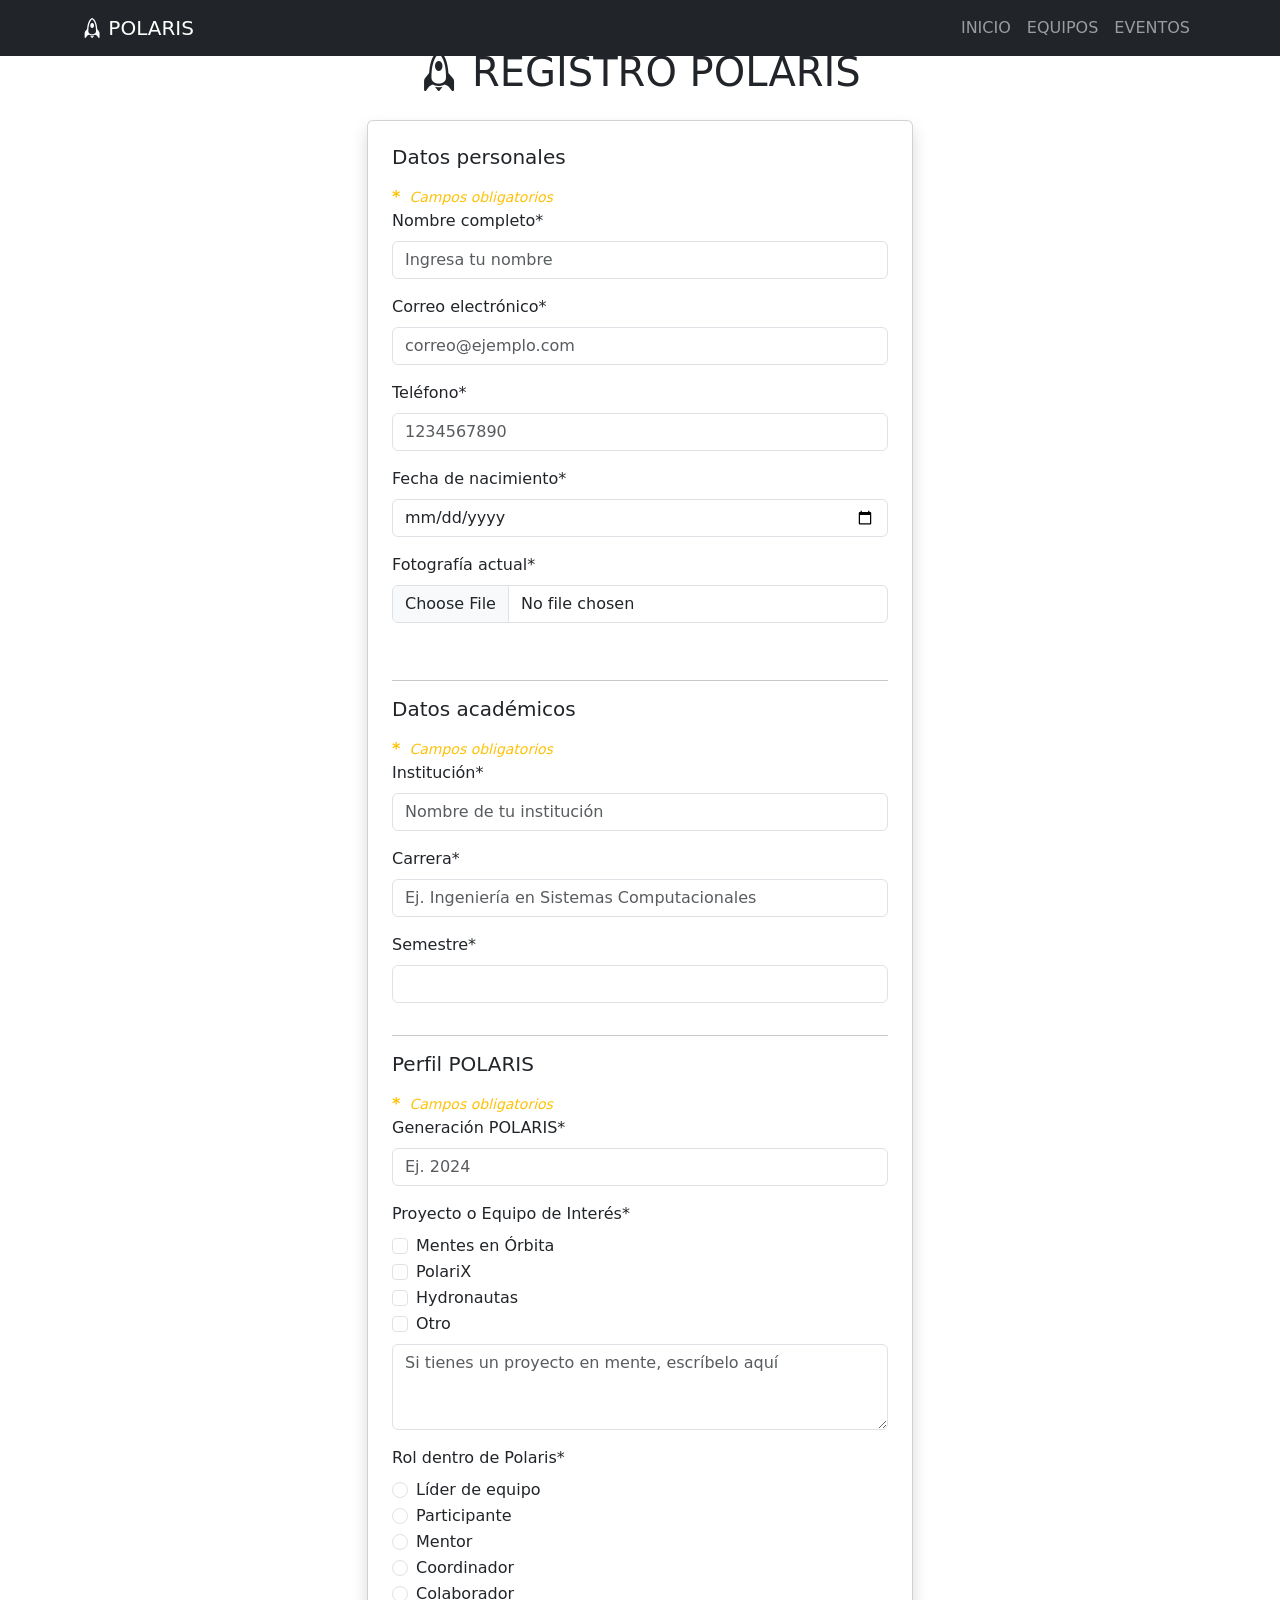
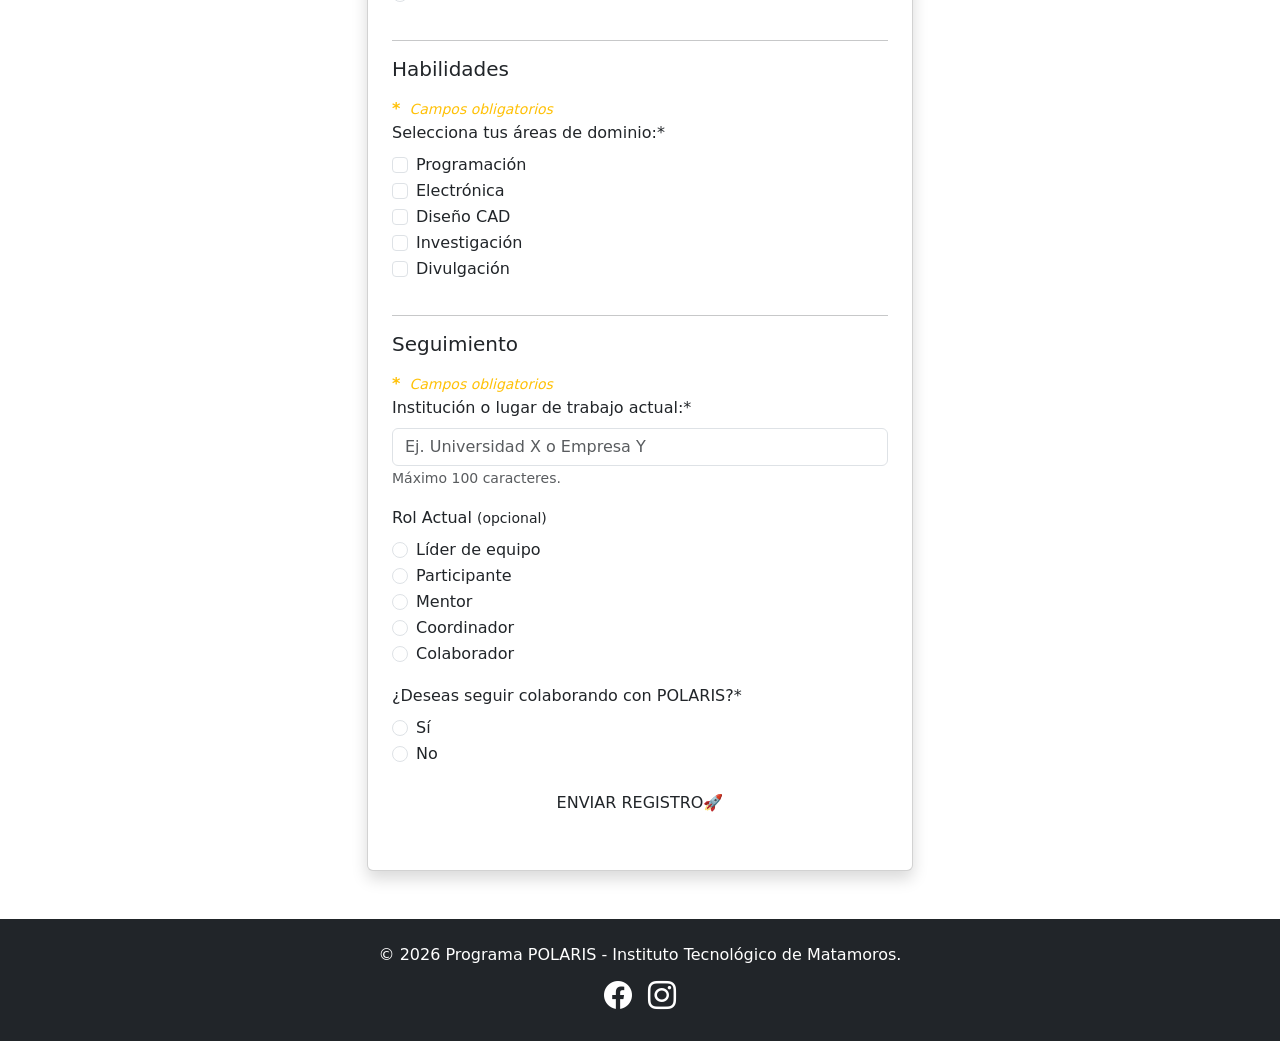
==== commit 09b858e4: "feat: agregar validación con JavaScript al formulario POLARIS" ====
--- a/registro.html
+++ b/registro.html
@@ -6,7 +6,7 @@
         <title>Registro POLARIS</title>
         <link href="https://cdn.jsdelivr.net/npm/bootstrap@5.3.2/dist/css/bootstrap.min.css" rel="stylesheet">
         <link rel="stylesheet" href="https://cdn.jsdelivr.net/npm/bootstrap-icons@1.11.0/font/bootstrap-icons.css">
-        <link rel="stylesheet" href="css/styles.css">
+        <link rel="stylesheet" href="CSS/styles.css">
     </head>
 
     <body class="registro-page">
@@ -296,7 +296,7 @@
         </div>
     </footer>
 
-        <script src="JS/validaciones.js"></script>
+        <script src="/JS/validaciones.js"></script>
         <script src="https://cdn.jsdelivr.net/npm/bootstrap@5.3.2/dist/js/bootstrap.bundle.min.js"></script>
 
     </body>
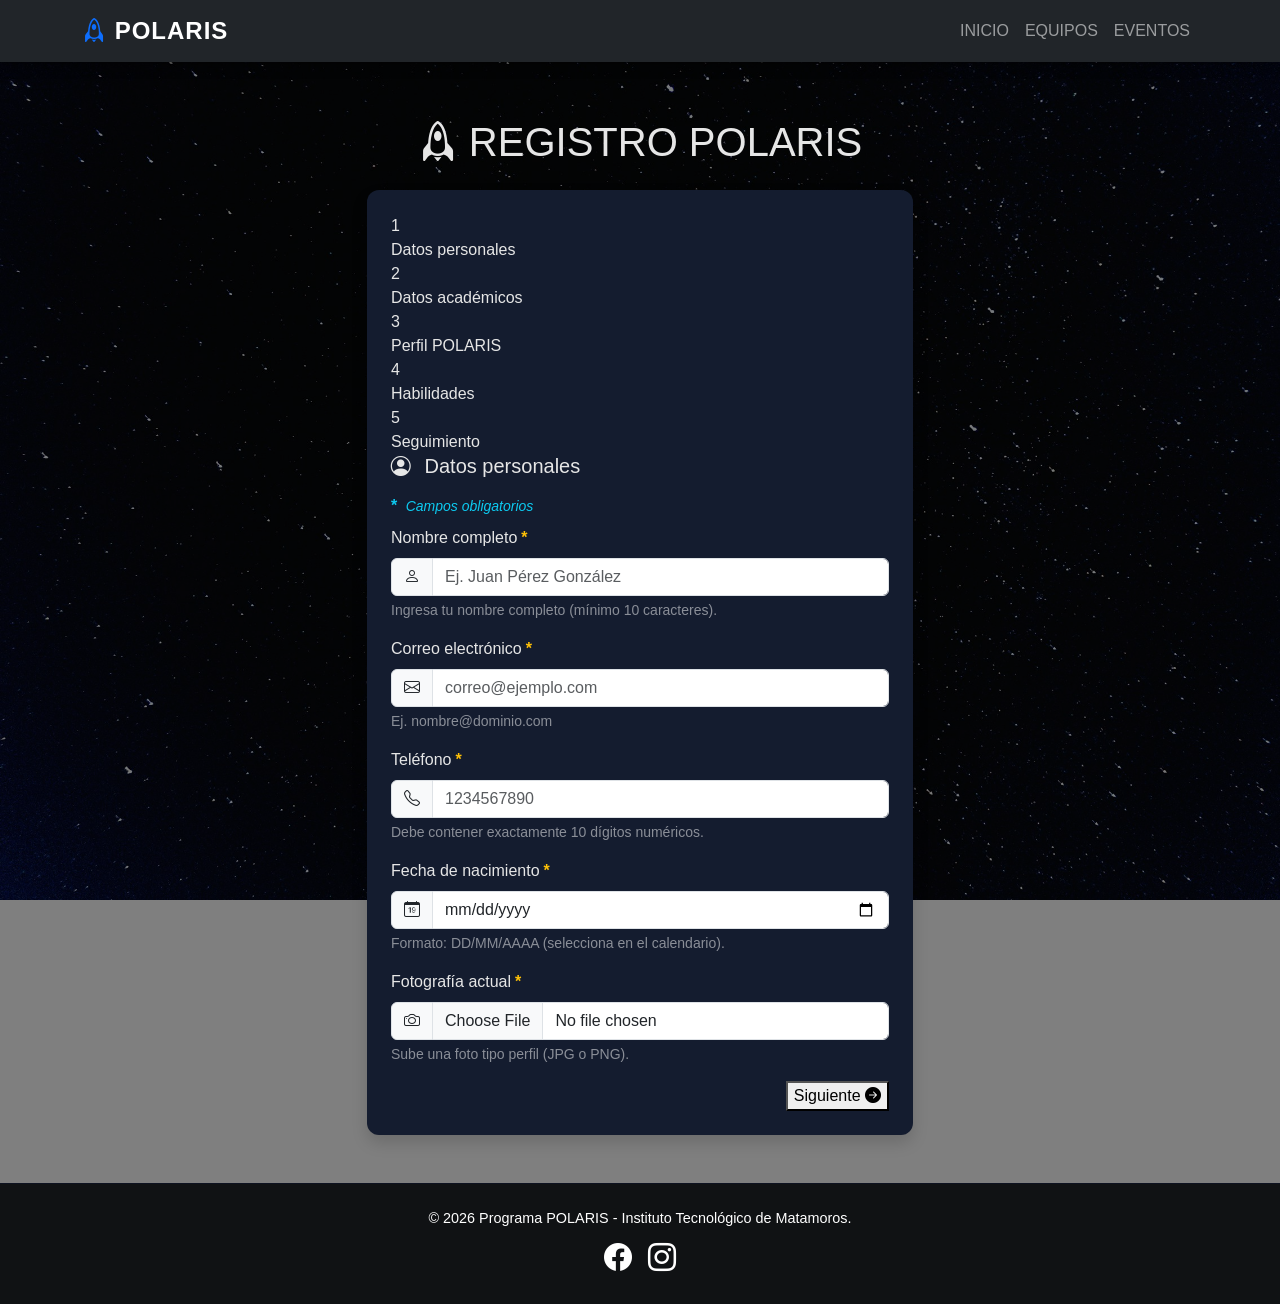
==== commit 931e354c: "feat: mejorar experiencia de usuario (UX) en formulario POLARIS" ====
--- a/registro.html
+++ b/registro.html
@@ -6,7 +6,7 @@
         <title>Registro POLARIS</title>
         <link href="https://cdn.jsdelivr.net/npm/bootstrap@5.3.2/dist/css/bootstrap.min.css" rel="stylesheet">
         <link rel="stylesheet" href="https://cdn.jsdelivr.net/npm/bootstrap-icons@1.11.0/font/bootstrap-icons.css">
-        <link rel="stylesheet" href="CSS/styles.css">
+        <link rel="stylesheet" href="css/styles.css">
     </head>
 
     <body class="registro-page">
@@ -32,85 +32,163 @@
             </div>
         </nav>
 
-                     <!-- Formulario -->
-                    <section class="py-5">
-                        <div class="container">
-                        <h1 class="text-center mb-4 bi-rocket titulo-registroP"> REGISTRO POLARIS </h1>
-                        <div class="row justify-content-center">
-                            <div class="col-md-6">
-                                <form id="formRegistro" class="card p-4 shadow" >
-
-                    <!-- Datos personales -->
-                    <h5 class="mb-3">Datos personales</h5>
-                    
-                    <div class="d-inline-block text-warning">
-                        <span class="fw-bold me-1">*</span>
-                        <i><small>Campos obligatorios</small></i>
-                    </div>
-
-                    <div class="mb-3">
-                        <label class="form-label">Nombre completo<span class="campo-obligatorio">*</span></label>
-                        <input type="text" class="form-control" placeholder="Ingresa tu nombre" required>
-                    </div>
-
-                    <div class="mb-3">
-                        <label class="form-label">Correo electrónico<span class="campo-obligatorio">*</span></label>
-                        <input type="email" class="form-control" placeholder="correo@ejemplo.com" required>
-                    </div>
-
-                    <div class="mb-3">
-                        <label class="form-label">Teléfono<span class="campo-obligatorio">*</span></label>
-                        <input type="tel" class="form-control" pattern="[0-9]{10}" placeholder="1234567890" required>
-                    </div>
-
-                    <div class="mb-3">
-                        <label class="form-label">Fecha de nacimiento<span class="campo-obligatorio">*</span></label>
-                        <input type="date" class="form-control" required>
-                    </div>
-                
-                    <div class="mb-3">
-                        <label class="form-label">Fotografía actual<span class="campo-obligatorio">*</span></label>
+        <!-- Formulario -->
+        <section class="py-5">
+            <div class="container">   
+            <h1 class="text-center mb-4 bi-rocket titulo-registroP"> REGISTRO POLARIS </h1>
+            <div class="row justify-content-center">
+            <div class="col-md-6">
+        <form id="formRegistro" class="card p-4 shadow">
+
+            <!-- Indicadores de pasos -->
+            <div class="contenedor-pasos">
+                <div class="paso-item activo" data-paso="1">
+                    <div class="circulo-paso">1</div>
+                    <span class="etiqueta-paso">Datos personales</span>
+                </div>
+
+                <div class="paso-item" data-paso="2">
+                    <div class="circulo-paso">2</div>
+                    <span class="etiqueta-paso">Datos académicos</span>
+                </div>
+
+                <div class="paso-item" data-paso="3">
+                    <div class="circulo-paso">3</div>
+                    <span class="etiqueta-paso">Perfil POLARIS</span>
+                </div>
+
+                <div class="paso-item" data-paso="4">
+                    <div class="circulo-paso">4</div>
+                    <span class="etiqueta-paso">Habilidades</span>
+                </div>
+
+                <div class="paso-item" data-paso="5">
+                    <div class="circulo-paso">5</div>
+                    <span class="etiqueta-paso">Seguimiento</span>
+                </div>
+            </div>
+
+            <!-- Datos personales -->
+            <div class="form-step" id="step-1">
+                <h5 class="mb-3"><i class="bi bi-person-circle me-2"></i> Datos personales</h5>
+
+                <div class="d-inline-block text-info mb-2">
+                    <span class="fw-bold me-1">*</span>
+                    <i><small>Campos obligatorios</small></i>
+                </div>
+                
+                <div class="mb-3">
+                    <label class="form-label">Nombre completo<span class="campo-obligatorio">*</span></label>
+                    <div class="input-group">
+                        <span class="input-group-text"><i class="bi bi-person"></i></span>
+                        <input type="text" class="form-control" id="nombreCompleto" placeholder="Ej. Juan Pérez González" required>
+                    </div>
+                    <div class="form-text text-white-50">Ingresa tu nombre completo (mínimo 10 caracteres).</div>
+                </div>
+                
+                <div class="mb-3">
+                    <label class="form-label">Correo electrónico<span class="campo-obligatorio">*</span></label>
+                    <div class="input-group">
+                        <span class="input-group-text"><i class="bi bi-envelope"></i></span>
+                        <input type="email" class="form-control" id="correo" placeholder="correo@ejemplo.com" required>
+                    </div>
+                    <div class="form-text text-white-50">Ej. nombre@dominio.com</div>
+                </div>
+                
+                <div class="mb-3">
+                    <label class="form-label">Teléfono<span class="campo-obligatorio">*</span></label>
+                    <div class="input-group">
+                        <span class="input-group-text"><i class="bi bi-telephone"></i></span>
+                        <input type="tel" class="form-control" id="telefono" pattern="[0-9]{10}" placeholder="1234567890" required>
+                    </div>
+                    <div class="form-text text-white-50">Debe contener exactamente 10 dígitos numéricos.</div>
+                </div>
+                
+                <div class="mb-3">
+                    <label class="form-label">Fecha de nacimiento<span class="campo-obligatorio">*</span></label>
+                    <div class="input-group">
+                        <span class="input-group-text"><i class="bi bi-calendar-date"></i></span>
+                        <input type="date" class="form-control" id="fechaNacimiento" required>
+                    </div>
+                    <div class="form-text text-white-50">Formato: DD/MM/AAAA (selecciona en el calendario).</div>
+                </div>
+                
+                <div class="mb-3">
+                    <label class="form-label">Fotografía actual<span class="campo-obligatorio">*</span></label>
+                    <div class="input-group">
+                        <span class="input-group-text"><i class="bi bi-camera"></i></span>
                         <input type="file" class="form-control" accept="image/*" required>
-                        <div class="form-text text-white">Sube una foto tipo perfil (JPG o PNG)</div>
-                    </div> <hr>
-
-                    <!-- Datos académicos -->
-                    <h5 class="mb-3">Datos académicos</h5>
-
-                    <div class="d-inline-block text-warning">
-                        <span class="fw-bold me-1">*</span>
-                        <i><small>Campos obligatorios</small></i>
-                    </div>
-
-                    <div class="mb-3">
-                        <label class="form-label">Institución<span class="campo-obligatorio">*</span></label>
-                        <input type="text" class="form-control" placeholder="Nombre de tu institución" required>
-                    </div>
-
-                    <div class="mb-3">
-                        <label class="form-label">Carrera<span class="campo-obligatorio">*</span></label>
+                    </div>
+                    <div class="form-text text-white-50">Sube una foto tipo perfil (JPG o PNG).</div>
+                </div>
+                <div class="d-flex justify-content-end mt-3">
+                    <button type="button" class="boton-siguiente">
+                        Siguiente <i class="bi bi-arrow-right-circle-fill"></i>
+                    </button>
+                </div>
+            </div>
+        
+
+            <!-- Datos académicos -->
+            <div class="form-step" id="step-2" style="display: none;">
+                <h5 class="mb-3"><i class="bi bi-mortarboard-fill text-white me-2"></i>Datos académicos</h5>
+
+                <div class="d-inline-block text-info mb-2">
+                    <span class="fw-bold me-1">*</span>
+                    <i><small>Campos obligatorios</small></i>
+                </div>
+
+                <div class="mb-3">
+                    <label class="form-label">Institución<span class="campo-obligatorio">*</span></label>
+                    <div class="input-group">
+                        <span class="input-group-text"><i class="bi bi-building"></i></span>
+                        <input type="text" class="form-control" id="institucion" placeholder="Ej. Instituto Tecnológico de Matamoros" required>
+                    </div>
+                    <div class="form-text text-white-50">Nombre completo de tu universidad o institución educativa.</div>
+                </div>
+
+                <div class="mb-3">
+                    <label class="form-label">Carrera<span class="campo-obligatorio">*</span></label>
+                    <div class="input-group">
+                        <span class="input-group-text"><i class="bi bi-book"></i></span>
                         <input type="text" class="form-control" placeholder="Ej. Ingeniería en Sistemas Computacionales" required>
                     </div>
-                    
-                   <div class="mb-3">
-                        <label class="form-label">Semestre<span class="campo-obligatorio">*</span></label>
-                        <input type="number" class="form-control" min="1" max="12" required>
-                    </div>
-                    
-
-                    <!-- Perfil Polaris -->
-                    <hr>
-                    <h5 class="mb-3">Perfil POLARIS</h5>
-                    
-                    <div class="d-inline-block text-warning">
-                        <span class="fw-bold me-1">*</span>
-                        <i><small>Campos obligatorios</small></i>
-                    </div>
-
-                    <div class="mb-3">
-                        <label class="form-label">Generación POLARIS<span class="campo-obligatorio">*</span></label>
-                        <input type="number" class="form-control" placeholder="Ej. 2024" min="2000" max="2100" required>
-                    </div>
+                    <div class="form-text text-white-50">Escribe el nombre completo de tu carrera.</div>
+                </div>
+                
+                <div class="mb-3">
+                    <label class="form-label">Semestre<span class="campo-obligatorio">*</span></label>
+                    <div class="input-group">
+                        <span class="input-group-text"><i class="bi bi-calendar-week"></i></span>
+                        <input type="number" class="form-control" placeholder="Ej. 8" min="1" max="12" required>
+                    </div>
+                    <div class="form-text text-white-50">Escribe el semestre que estás cursando actualmente.</div>
+                </div>
+                <br>
+                <div class="d-flex justify-content-between mt-3">
+                    <button type="button" class="boton-anterior">
+                        <i class="bi bi-arrow-left-circle-fill"></i>Anterior
+                    </button>
+                    <button type="button" class="boton-siguiente">
+                        Siguiente<i class="bi bi-arrow-right-circle-fill"></i>
+                    </button>
+                </div>
+            </div>
+
+
+            <!-- Perfil Polaris -->
+            <div class="form-step" id="step-3" style="display: none;">
+                <h5 class="mb-3">Perfil POLARIS</h5>
+                
+                <div class="d-inline-block text-info mb-2">
+                    <span class="fw-bold me-1">*</span>
+                    <i><small>Campos obligatorios</small></i>
+                </div>
+
+                <div class="mb-3">
+                    <label class="form-label">Generación POLARIS<span class="campo-obligatorio">*</span></label>
+                    <input type="number" class="form-control" placeholder="Ej. 2024" min="2000" max="2100" required>
+                </div>
 
                 <div class="mb-3">
                     <div class="form-group">
@@ -140,144 +218,165 @@
                     </div>
                 </div>
 
-                    <div class="mb-3">
-                        <label class="form-label">Rol dentro de Polaris<span class="campo-obligatorio">*</span></label>
-                       
-                        <div class="form-check">
-                            <input class="form-check-input" type="radio" name="rolpolaris" value="lider" required>
-                            <label class="form-check-label">Líder de equipo</label>
-                        </div>
-
-                        <div class="form-check">
-                            <input class="form-check-input" type="radio" name="rolpolaris" value="participante">
-                            <label class="form-check-label">Participante</label>
-                        </div>
-
-                        <div class="form-check">
-                            <input class="form-check-input" type="radio" name="rolpolaris" value="mentor">
-                            <label class="form-check-label">Mentor</label>
-                        </div>
-
-                        <div class="form-check">
-                            <input class="form-check-input" type="radio" name="rolpolaris" value="coordinador">
-                            <label class="form-check-label">Coordinador</label>
-                        </div>
-
-                        <div class="form-check">
-                            <input class="form-check-input" type="radio" name="rolpolaris" value="colaborador">
-                            <label class="form-check-label">Colaborador</label>
-                        </div>
-
-                    </div> 
-
-                    <!-- Habilidades -->
-                    <hr>
-                    <h5 class="mb-3">Habilidades</h5>
-
-                    <div class="d-inline-block text-warning">
-                        <span class="fw-bold me-1">*</span>
-                        <i><small>Campos obligatorios</small></i>
-                    </div>
-
-                    <div class="mb-3">
-                        <div class="form-group">
-                            <label class="form-label">Selecciona tus áreas de dominio:<span class="campo-obligatorio">*</span></label>
-                            <div class="checkbox-group">
-
-                                <div class="form-check">
-                                    <input class="form-check-input" type="checkbox" id="fprogramacion" name="habilidades" value="programacion">
-                                    <label class="form-check-label" for="fprogramacion">Programación</label>
-                                </div>
-
-                                <div class="form-check">
-                                    <input class="form-check-input" type="checkbox" id="felectronica" name="habilidades" value="electronica">
-                                    <label class="form-check-label" for="felectronica">Electrónica</label>
-                                </div>
-
-                                <div class="form-check">
-                                    <input class="form-check-input" type="checkbox" id="fcad" name="habilidades" value="cad">
-                                    <label class="form-check-label" for="fcad">Diseño CAD</label>
-                                </div>
-
-                                <div class="form-check">
-                                    <input class="form-check-input" type="checkbox" id="finvestigacion" name="habilidades" value="investigacion">
-                                    <label class="form-check-label" for="finvestigacion">Investigación</label>
-                                </div>
-
-                                <div class="form-check">
-                                    <input class="form-check-input" type="checkbox" id="fdivulgacion" name="habilidades" value="divulgacion">
-                                    <label class="form-check-label" for="fdivulgacion">Divulgación</label>
-                                </div>
-
+                <div class="mb-3">
+                    <label class="form-label">Rol dentro de Polaris<span class="campo-obligatorio">*</span></label>
+                    
+                    <div class="form-check">
+                        <input class="form-check-input" type="radio" name="rolpolaris" value="lider" required>
+                        <label class="form-check-label">Líder de equipo</label>
+                    </div>
+
+                    <div class="form-check">
+                        <input class="form-check-input" type="radio" name="rolpolaris" value="participante">
+                        <label class="form-check-label">Participante</label>
+                    </div>
+
+                    <div class="form-check">
+                        <input class="form-check-input" type="radio" name="rolpolaris" value="mentor">
+                        <label class="form-check-label">Mentor</label>
+                    </div>
+
+                    <div class="form-check">
+                        <input class="form-check-input" type="radio" name="rolpolaris" value="coordinador">
+                        <label class="form-check-label">Coordinador</label>
+                    </div>
+
+                    <div class="form-check">
+                        <input class="form-check-input" type="radio" name="rolpolaris" value="colaborador">
+                        <label class="form-check-label">Colaborador</label>
+                    </div>
+                </div> 
+                <br>
+                <div class="d-flex justify-content-between mt-3">
+                    <button type="button" class="boton-anterior">
+                        <i class="bi bi-arrow-left-circle-fill"></i>Anterior
+                    </button>
+                    <button type="button" class="boton-siguiente">
+                        Siguiente<i class="bi bi-arrow-right-circle-fill"></i>
+                    </button>
+                </div>
+            </div>
+
+            <!-- Habilidades -->
+            <div class="form-step" id="step-4" style="display: none;">
+                <h5 class="mb-3">Habilidades</h5>
+
+                <div class="d-inline-block text-info mb-2">
+                    <span class="fw-bold me-1">*</span>
+                    <i><small>Campos obligatorios</small></i>
+                </div>
+
+                <div class="mb-3">
+                    <div class="form-group">
+                        <label class="form-label">Selecciona tus áreas de dominio:<span class="campo-obligatorio">*</span></label>
+                        <div class="checkbox-group">
+
+                            <div class="form-check">
+                                <input class="form-check-input" type="checkbox" id="fprogramacion" name="habilidades" value="programacion">
+                                <label class="form-check-label" for="fprogramacion">Programación</label>
+                            </div>
+
+                            <div class="form-check">
+                                <input class="form-check-input" type="checkbox" id="felectronica" name="habilidades" value="electronica">
+                                <label class="form-check-label" for="felectronica">Electrónica</label>
+                            </div>
+
+                            <div class="form-check">
+                                <input class="form-check-input" type="checkbox" id="fcad" name="habilidades" value="cad">
+                                <label class="form-check-label" for="fcad">Diseño CAD</label>
+                            </div>
+
+                            <div class="form-check">
+                                <input class="form-check-input" type="checkbox" id="finvestigacion" name="habilidades" value="investigacion">
+                                <label class="form-check-label" for="finvestigacion">Investigación</label>
+                            </div>
+
+                            <div class="form-check">
+                                <input class="form-check-input" type="checkbox" id="fdivulgacion" name="habilidades" value="divulgacion">
+                                <label class="form-check-label" for="fdivulgacion">Divulgación</label>
                             </div>
                         </div>
                     </div>
-                    
-                    <!-- Seguimiento -->
-                    <hr><h5 class="mb-3">Seguimiento</h5>
-
-                    <div class="d-inline-block text-warning">
-                        <span class="fw-bold me-1">*</span>
-                        <i><small>Campos obligatorios</small></i>
-                    </div>
-
-                    <div class="mb-3">
-                        <label class="form-label">Institución o lugar de trabajo actual:<span class="campo-obligatorio">*</span></label>
-                        <input id="institucionTrabajo" type="text" class="form-control" placeholder="Ej. Universidad X o Empresa Y" maxlength="100" required>
-                        <small class="form-text text-muted">Máximo 100 caracteres.</small>
-                    </div> 
-
-                    <div class="mb-3">
-                        <label class="form-label">Rol Actual <small>(opcional)</small></label>
-
-                        <div class="form-check">
-                            <input class="form-check-input" type="radio" name="rol" value="lider">
-                            <label class="form-check-label">Líder de equipo</label>
-                        </div>
-
-                        <div class="form-check">
-                            <input class="form-check-input" type="radio" name="rol" value="participante">
-                            <label class="form-check-label">Participante</label>
-                        </div>
-
-                        <div class="form-check">
-                            <input class="form-check-input" type="radio" name="rol" value="mentor">
-                            <label class="form-check-label">Mentor</label>
-                        </div>
-
-                        <div class="form-check">
-                            <input class="form-check-input" type="radio" name="rol" value="coordinador">
-                            <label class="form-check-label">Coordinador</label>
-                        </div>
-
-                        <div class="form-check">
-                            <input class="form-check-input" type="radio" name="rol" value="colaborador">
-                            <label class="form-check-label">Colaborador</label>
-                        </div>
-
-                    </div> 
-
-                    <div class="mb-3">
-                        <label class="form-label">¿Deseas seguir colaborando con POLARIS?<span class="campo-obligatorio">*</span></label>
-
-                        <div class="form-check">
-                            <input class="form-check-input" type="radio" name="interes" value="si" required>
-                            <label class="form-check-label">Sí</label>
-                        </div>
-
-                        <div class="form-check">
-                            <input class="form-check-input" type="radio" name="interes" value="no" required>
-                            <label class="form-check-label">No</label>
-                        </div>
-                    </div> 
-                    <div class="d-grid">
-                        <button type="submit" class="btn btn-registro">ENVIAR REGISTRO🚀</button>
-                    </div>
-                    <br>
-                    
-                </form>
-            </div>
-        </div>
+                </div>
+                <br>
+                <div class="d-flex justify-content-between mt-3">
+                    <button type="button" class="boton-anterior">
+                        <i class="bi bi-arrow-left-circle-fill"></i>Anterior
+                    </button>
+                    <button type="button" class="boton-siguiente">
+                        Siguiente<i class="bi bi-arrow-right-circle-fill"></i>
+                    </button>
+                </div>
+            </div>
+            
+            <!-- Seguimiento -->
+            <div class="form-step" id="step-5" style="display: none;">
+                <h5 class="mb-3">Seguimiento</h5>
+
+                <div class="d-inline-block text-info mb-2">
+                    <span class="fw-bold me-1">*</span>
+                    <i><small>Campos obligatorios</small></i>
+                </div>
+
+                <div class="mb-3">
+                    <label class="form-label">Institución o lugar de trabajo actual:<span class="campo-obligatorio">*</span></label>
+                    <input id="institucionTrabajo" type="text" class="form-control" placeholder="Ej. Universidad X o Empresa Y" maxlength="100" required>
+                    <small class="form-text text-muted">Máximo 100 caracteres.</small>
+                </div> 
+
+                <div class="mb-3">
+                    <label class="form-label">Rol Actual <small>(opcional)</small></label>
+                    <div class="form-check">
+                        <input class="form-check-input" type="radio" name="rol" value="lider">
+                        <label class="form-check-label">Líder de equipo</label>
+                </div>
+
+                <div class="form-check">
+                    <input class="form-check-input" type="radio" name="rol" value="participante">
+                    <label class="form-check-label">Participante</label>
+                </div>
+
+                <div class="form-check">
+                    <input class="form-check-input" type="radio" name="rol" value="mentor">
+                    <label class="form-check-label">Mentor</label>
+                </div>
+
+                <div class="form-check">
+                    <input class="form-check-input" type="radio" name="rol" value="coordinador">
+                    <label class="form-check-label">Coordinador</label>
+                </div>
+
+                <div class="form-check">
+                    <input class="form-check-input" type="radio" name="rol" value="colaborador">
+                    <label class="form-check-label">Colaborador</label>
+                </div>
+                <br>
+            <div class="mb-3">
+                <label class="form-label">¿Deseas seguir colaborando con POLARIS?<span class="campo-obligatorio">*</span></label>
+
+                <div class="form-check">
+                    <input class="form-check-input" type="radio" name="interes" value="si" required>
+                    <label class="form-check-label">Sí</label>
+                </div>
+
+                <div class="form-check">
+                    <input class="form-check-input" type="radio" name="interes" value="no" required>
+                    <label class="form-check-label">No</label>
+                </div>
+            </div> 
+            <div class="d-flex justify-content-between align-items-center gap-3 mt-4">
+                <button type="button" class="boton-anterior">
+                    <i class="bi bi-arrow-left-circle-fill"></i> Anterior
+                </button>
+                <button type="submit" class="btn btn-registro flex-grow-1">
+                    Registrarme en POLARIS 🚀
+                </button>
+            </div>
+            <br>  
+            </div> 
+        </form>
+    </div>
+    </div>
     </div>
 </section>
 
@@ -296,7 +395,8 @@
         </div>
     </footer>
 
-        <script src="/JS/validaciones.js"></script>
+        <script src="JS/validaciones.js"></script>
+        <script src="JS/pasos.js"></script>
         <script src="https://cdn.jsdelivr.net/npm/bootstrap@5.3.2/dist/js/bootstrap.bundle.min.js"></script>
 
     </body>
--- a/css/styles.css
+++ b/css/styles.css
@@ -0,0 +1,221 @@
+html {
+  scroll-behavior: smooth;
+}
+
+/* Estilo general */
+body{
+    font-family: 'Segoe UI', Tahoma, Geneva, Verdana, sans-serif;
+    background-color: #0b0f1a;
+    color: #e6e6e6;
+}
+
+/* Navbar */
+.navbar{
+    box-shadow: 0 2px 10px rgba(0,0,0,0.5);
+}
+
+.navbar-brand{
+    font-weight: bold;
+    font-size: 1.5rem;
+    letter-spacing: 1px;
+}
+
+.navbar-brand i{
+    color: #0d6efd;
+}
+
+.nav-link{
+    font-weight: 500;
+    transition: 0.3s;
+}
+
+.nav-link:hover{
+    color: #0d6efd !important;
+}
+
+/* Hero */
+.bg-light{
+    background: linear-gradient(135deg,#0b0f1a,#111a2e);
+    color: white;
+}
+
+.bg-light h1{
+    font-weight: bold;
+}
+
+.bg-light .lead{
+    color: #bfc7d5;
+}
+
+.bg-light .btn{
+    margin-top: 15px;
+}
+
+.hero{
+    background-image: url("../IMG/galaxia.jpg");
+    background-size: cover;
+    background-position: center;
+    background-repeat: no-repeat; 
+    color: white;
+    padding: 120px 0;
+    position: relative;
+    min-height: 500px;
+    display: flex;
+    align-items: center;
+}
+
+.hero h1, .hero p{
+    color: white;
+    font-weight: bold;
+    text-shadow: 2px 2px 10px black;
+}
+
+.hero::before{
+    content: "";
+    position: absolute;
+    top: 0;
+    left: 0;
+    width: 100%;
+    height: 100%;
+    background: rgba(0,0,0,0.4);
+}
+
+.hero .container{
+    position: relative;
+    z-index: 2;
+}
+
+/* Secciones */
+section{
+    padding: 70px 0;
+}
+
+/* Titulos */
+h2{
+    font-weight: bold;
+    border-left: 4px solid #0d6efd;
+    padding-left: 10px;
+}
+
+/* Cards */
+.card{
+    background-color: #141c2f;
+    border: none;
+    border-radius: 12px;
+    color: #e6e6e6;
+    box-shadow: 0 5px 15px rgba(0,0,0,0.4);
+    transition: 0.3s;
+    overflow: hidden; 
+}
+
+.card:hover{
+    transform: translateY(-8px);
+    box-shadow: 0 10px 25px rgba(13,110,253,0.4);
+}
+
+.card-title{
+    color: #0d6efd;
+}
+
+.card-img-top{
+    width: 100%;            
+    height: 220px;
+    object-fit: cover;
+    display: block;         
+}
+
+/* Botones */
+.btn-primary{
+    background: #0d6efd;
+    border: none;
+}
+
+.btn-outline-primary{
+    border-color: #0d6efd;
+    color: #0d6efd;
+}
+
+.btn-outline-primary:hover{
+    background-color: #0d6efd;
+    color: white;
+}
+
+.registro-page {
+    padding-top: 70px;
+}
+
+.campo-obligatorio {
+    color: #ffc107;
+    font-weight: bold;
+    margin-left: 4px;
+}
+
+.btn-registro {
+  background: linear-gradient(135deg, #0d6efd, #4a90e2);
+  border: none;
+  color: white;
+  font-weight: bold;
+  padding: 12px 30px;
+  border-radius: 30px;
+  transition: 0.3s;
+  position: relative;
+  overflow: hidden;
+  animation: pulseGlow 5s infinite;
+}
+
+/* Footer */
+footer{
+    background-color: #05080f;
+    border-top: 1px solid #1c2742;
+    font-size: 0.9rem;
+}
+
+/* Fondo con imagen de estrellas */
+.registro-page {
+  position: relative;
+  min-height: 100vh;
+  background: url("../IMG/estrellas.jpg") no-repeat center center fixed;
+  background-size: cover;
+}
+
+/* Oscurece la imagen */
+.registro-page::before {
+  content: "";
+  position: absolute;
+  top: 0; left: 0;
+  width: 100%; height: 100%;
+  background: rgba(0,0,0,0.5);
+  z-index: 0;
+}
+
+
+.registro-page .container,
+.registro-page .card {
+  position: relative;
+  z-index: 1;
+}
+
+/* Botón Polaris */
+.btn-polaris {
+  background: linear-gradient(135deg, #0d6efd, #4a90e2);
+  border: none;
+  color: white;
+  font-weight: bold;
+  padding: 12px 30px;
+  border-radius: 30px;
+  transition: 0.3s;
+  position: relative;
+  overflow: hidden;
+  animation: pulseGlow 2s infinite;
+}
+
+.btn-polaris:hover {
+  box-shadow: 0 0 15px #0d6efd, 0 0 30px #4a90e2;
+  transform: scale(1.05) translateY(-3px);
+}
+
+@keyframes pulseGlow {
+  0% { box-shadow: 0 0 5px #0d6efd; }
+  50% { box-shadow: 0 0 20px #4a90e2, 0 0 40px #0d6efd; }
+  100% { box-shadow: 0 0 5px #0d6efd; }
+}
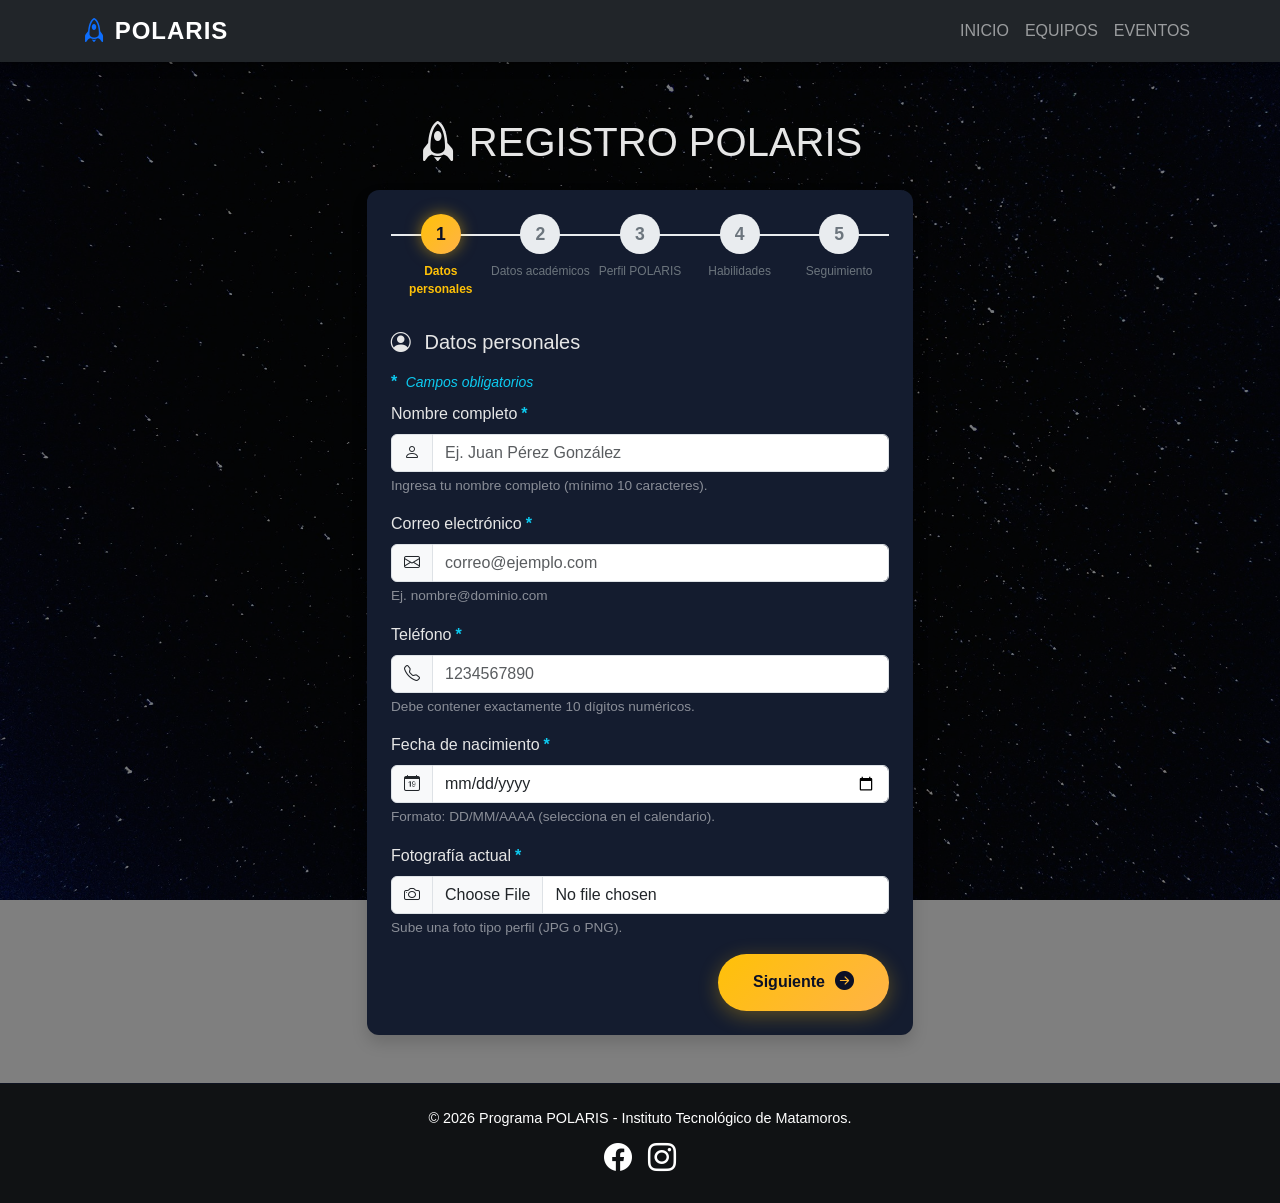
==== commit 3b8411d9: "feat: mejorar experiencia de usuario (UX) en formulario POLARIS" ====
--- a/registro.html
+++ b/registro.html
@@ -174,78 +174,141 @@
                     </button>
                 </div>
             </div>
-
-
+            
             <!-- Perfil Polaris -->
-            <div class="form-step" id="step-3" style="display: none;">
-                <h5 class="mb-3">Perfil POLARIS</h5>
-                
+           <div class="form-step" id="step-3" style="display: none;">
+    <h5 class="mb-3">Perfil POLARIS</h5>
+
+    <div class="d-inline-block text-info mb-2">
+        <span class="fw-bold me-1">*</span>
+        <i><small>Campos obligatorios</small></i>
+    </div>
+
+    <!-- Generación POLARIS con input-group para ícono -->
+    <div class="mb-3">
+        <label class="form-label">Generación POLARIS<span class="campo-obligatorio">*</span></label>
+        <div class="input-group">
+            <span class="input-group-text"><i class="bi bi-calendar-event"></i></span>
+            <input type="number" class="form-control" placeholder="Ej. 2024" min="2000" max="2100" required>
+        </div>
+        <div class="form-text text-white-50">Año en el que iniciaste o te uniste al programa.</div>
+    </div>
+
+   <!-- Proyecto o equipo de interés -->
+<div class="mb-3">
+    <div class="form-group">
+        <label class="form-label">Proyecto o equipo de interés<span class="campo-obligatorio">*</span></label>
+        <div class="form-text text-white-50">Selecciona al menos un equipo o marca “Otro” para proponer tu idea (5‑50 palabras).</div>
+
+        <div class="form-check">
+            <input class="form-check-input" type="checkbox" name="equipo" id="orbita" value="orbita">
+            <label class="form-check-label" for="orbita">Mentes en Órbita</label>
+        </div>
+
+        <div class="form-check">
+            <input class="form-check-input" type="checkbox" name="equipo" id="polarix" value="polarix">
+            <label class="form-check-label" for="polarix">PolariX</label>
+        </div>
+
+        <div class="form-check">
+            <input class="form-check-input" type="checkbox" name="equipo" id="hydro" value="hydro">
+            <label class="form-check-label" for="hydro">Hydronautas</label>
+        </div>
+
+        <div class="form-check">
+            <input class="form-check-input" type="checkbox" name="equipo" id="otro" value="otro">
+            <label class="form-check-label" for="otro">Otro (describir propuesta)</label>
+        </div>
+
+        <!-- Textarea envuelto en input-group para mostrar el ícono -->
+        <div class="input-group mt-2">
+            <textarea name="otro_texto" id="otroTexto" class="form-control" rows="3" 
+                placeholder="Describe tu proyecto en 5 a 50 palabras" disabled></textarea>
+        </div>
+    </div>
+</div>
+            
+
+            
+
+    <!-- Rol dentro de Polaris -->
+    <div class="mb-3">
+        <label class="form-label">Rol dentro de Polaris<span class="campo-obligatorio">*</span></label>
+        <div class="form-text text-white-50">Elige el papel que desempeñas o aspiras a desempeñar en el programa.</div>
+        <div class="form-check">
+            <input class="form-check-input" type="radio" name="rolpolaris" value="lider" required>
+            <label class="form-check-label">Líder de equipo</label>
+        </div>
+        <div class="form-check">
+            <input class="form-check-input" type="radio" name="rolpolaris" value="participante">
+            <label class="form-check-label">Participante</label>
+        </div>
+        <div class="form-check">
+            <input class="form-check-input" type="radio" name="rolpolaris" value="mentor">
+            <label class="form-check-label">Mentor</label>
+        </div>
+        <div class="form-check">
+            <input class="form-check-input" type="radio" name="rolpolaris" value="coordinador">
+            <label class="form-check-label">Coordinador</label>
+        </div>
+        <div class="form-check">
+            <input class="form-check-input" type="radio" name="rolpolaris" value="colaborador">
+            <label class="form-check-label">Colaborador</label>
+        </div>
+    </div>
+
+    <br>
+    <div class="d-flex justify-content-between mt-3">
+        <button type="button" class="boton-anterior">
+            <i class="bi bi-arrow-left-circle-fill"></i> Anterior
+        </button>
+        <button type="button" class="boton-siguiente">
+            Siguiente <i class="bi bi-arrow-right-circle-fill"></i>
+        </button>
+    </div>
+</div>
+
+            <!-- Habilidades -->
+            <div class="form-step" id="step-4" style="display: none;">
+                <h5 class="mb-3">Habilidades</h5>
+
                 <div class="d-inline-block text-info mb-2">
                     <span class="fw-bold me-1">*</span>
                     <i><small>Campos obligatorios</small></i>
                 </div>
 
                 <div class="mb-3">
-                    <label class="form-label">Generación POLARIS<span class="campo-obligatorio">*</span></label>
-                    <input type="number" class="form-control" placeholder="Ej. 2024" min="2000" max="2100" required>
-                </div>
-
-                <div class="mb-3">
                     <div class="form-group">
-                        <label class="form-label">Proyecto o Equipo de Interés<span class="campo-obligatorio" >*</span></label>
-
-                        <div class="form-check">
-                            <input class="form-check-input" type="checkbox" name="equipo" id="orbita" value="orbita">
-                            <label class="form-check-label" for="orbita">Mentes en Órbita</label>
+                        <label class="form-label">Selecciona tus áreas de dominio:<span class="campo-obligatorio">*</span></label>
+                        <div class="checkbox-group">
+
+                            <div class="form-check">
+                                <input class="form-check-input" type="checkbox" id="fprogramacion" name="habilidades" value="programacion">
+                                <label class="form-check-label" for="fprogramacion">Programación</label>
+                            </div>
+
+                            <div class="form-check">
+                                <input class="form-check-input" type="checkbox" id="felectronica" name="habilidades" value="electronica">
+                                <label class="form-check-label" for="felectronica">Electrónica</label>
+                            </div>
+
+                            <div class="form-check">
+                                <input class="form-check-input" type="checkbox" id="fcad" name="habilidades" value="cad">
+                                <label class="form-check-label" for="fcad">Diseño CAD</label>
+                            </div>
+
+                            <div class="form-check">
+                                <input class="form-check-input" type="checkbox" id="finvestigacion" name="habilidades" value="investigacion">
+                                <label class="form-check-label" for="finvestigacion">Investigación</label>
+                            </div>
+
+                            <div class="form-check">
+                                <input class="form-check-input" type="checkbox" id="fdivulgacion" name="habilidades" value="divulgacion">
+                                <label class="form-check-label" for="fdivulgacion">Divulgación</label>
+                            </div>
                         </div>
-                        
-                        <div class="form-check">
-                            <input class="form-check-input" type="checkbox" name="equipo" id="polarix" value="polarix">
-                            <label class="form-check-label" for="polarix">PolariX</label>
-                        </div>
-                        
-                        <div class="form-check">
-                            <input class="form-check-input" type="checkbox" name="equipo" id="hydro" value="hydro">
-                            <label class="form-check-label" for="hydro">Hydronautas</label>
-                        </div>
-
-                        <div class="form-check">
-                            <input class="form-check-input" type="checkbox" name="equipo" id="otro" value="otro">
-                            <label class="form-check-label" for="otro">Otro</label>
-                        </div>
-                        <textarea name="otro_texto" class="form-control mt-2" rows="3" 
-                        placeholder="Si tienes un proyecto en mente, escríbelo aquí"></textarea>
-                    </div>
-                </div>
-
-                <div class="mb-3">
-                    <label class="form-label">Rol dentro de Polaris<span class="campo-obligatorio">*</span></label>
-                    
-                    <div class="form-check">
-                        <input class="form-check-input" type="radio" name="rolpolaris" value="lider" required>
-                        <label class="form-check-label">Líder de equipo</label>
-                    </div>
-
-                    <div class="form-check">
-                        <input class="form-check-input" type="radio" name="rolpolaris" value="participante">
-                        <label class="form-check-label">Participante</label>
-                    </div>
-
-                    <div class="form-check">
-                        <input class="form-check-input" type="radio" name="rolpolaris" value="mentor">
-                        <label class="form-check-label">Mentor</label>
-                    </div>
-
-                    <div class="form-check">
-                        <input class="form-check-input" type="radio" name="rolpolaris" value="coordinador">
-                        <label class="form-check-label">Coordinador</label>
-                    </div>
-
-                    <div class="form-check">
-                        <input class="form-check-input" type="radio" name="rolpolaris" value="colaborador">
-                        <label class="form-check-label">Colaborador</label>
-                    </div>
-                </div> 
+                    </div>
+                </div>
                 <br>
                 <div class="d-flex justify-content-between mt-3">
                     <button type="button" class="boton-anterior">
@@ -256,128 +319,74 @@
                     </button>
                 </div>
             </div>
-
-            <!-- Habilidades -->
-            <div class="form-step" id="step-4" style="display: none;">
-                <h5 class="mb-3">Habilidades</h5>
-
-                <div class="d-inline-block text-info mb-2">
-                    <span class="fw-bold me-1">*</span>
-                    <i><small>Campos obligatorios</small></i>
-                </div>
-
-                <div class="mb-3">
-                    <div class="form-group">
-                        <label class="form-label">Selecciona tus áreas de dominio:<span class="campo-obligatorio">*</span></label>
-                        <div class="checkbox-group">
-
-                            <div class="form-check">
-                                <input class="form-check-input" type="checkbox" id="fprogramacion" name="habilidades" value="programacion">
-                                <label class="form-check-label" for="fprogramacion">Programación</label>
-                            </div>
-
-                            <div class="form-check">
-                                <input class="form-check-input" type="checkbox" id="felectronica" name="habilidades" value="electronica">
-                                <label class="form-check-label" for="felectronica">Electrónica</label>
-                            </div>
-
-                            <div class="form-check">
-                                <input class="form-check-input" type="checkbox" id="fcad" name="habilidades" value="cad">
-                                <label class="form-check-label" for="fcad">Diseño CAD</label>
-                            </div>
-
-                            <div class="form-check">
-                                <input class="form-check-input" type="checkbox" id="finvestigacion" name="habilidades" value="investigacion">
-                                <label class="form-check-label" for="finvestigacion">Investigación</label>
-                            </div>
-
-                            <div class="form-check">
-                                <input class="form-check-input" type="checkbox" id="fdivulgacion" name="habilidades" value="divulgacion">
-                                <label class="form-check-label" for="fdivulgacion">Divulgación</label>
-                            </div>
-                        </div>
-                    </div>
-                </div>
-                <br>
-                <div class="d-flex justify-content-between mt-3">
-                    <button type="button" class="boton-anterior">
-                        <i class="bi bi-arrow-left-circle-fill"></i>Anterior
-                    </button>
-                    <button type="button" class="boton-siguiente">
-                        Siguiente<i class="bi bi-arrow-right-circle-fill"></i>
-                    </button>
-                </div>
-            </div>
             
             <!-- Seguimiento -->
-            <div class="form-step" id="step-5" style="display: none;">
-                <h5 class="mb-3">Seguimiento</h5>
-
-                <div class="d-inline-block text-info mb-2">
-                    <span class="fw-bold me-1">*</span>
-                    <i><small>Campos obligatorios</small></i>
-                </div>
-
-                <div class="mb-3">
-                    <label class="form-label">Institución o lugar de trabajo actual:<span class="campo-obligatorio">*</span></label>
-                    <input id="institucionTrabajo" type="text" class="form-control" placeholder="Ej. Universidad X o Empresa Y" maxlength="100" required>
-                    <small class="form-text text-muted">Máximo 100 caracteres.</small>
-                </div> 
-
-                <div class="mb-3">
-                    <label class="form-label">Rol Actual <small>(opcional)</small></label>
-                    <div class="form-check">
-                        <input class="form-check-input" type="radio" name="rol" value="lider">
-                        <label class="form-check-label">Líder de equipo</label>
-                </div>
-
-                <div class="form-check">
-                    <input class="form-check-input" type="radio" name="rol" value="participante">
-                    <label class="form-check-label">Participante</label>
-                </div>
-
-                <div class="form-check">
-                    <input class="form-check-input" type="radio" name="rol" value="mentor">
-                    <label class="form-check-label">Mentor</label>
-                </div>
-
-                <div class="form-check">
-                    <input class="form-check-input" type="radio" name="rol" value="coordinador">
-                    <label class="form-check-label">Coordinador</label>
-                </div>
-
-                <div class="form-check">
-                    <input class="form-check-input" type="radio" name="rol" value="colaborador">
-                    <label class="form-check-label">Colaborador</label>
-                </div>
-                <br>
-            <div class="mb-3">
-                <label class="form-label">¿Deseas seguir colaborando con POLARIS?<span class="campo-obligatorio">*</span></label>
-
-                <div class="form-check">
-                    <input class="form-check-input" type="radio" name="interes" value="si" required>
-                    <label class="form-check-label">Sí</label>
-                </div>
-
-                <div class="form-check">
-                    <input class="form-check-input" type="radio" name="interes" value="no" required>
-                    <label class="form-check-label">No</label>
-                </div>
-            </div> 
-            <div class="d-flex justify-content-between align-items-center gap-3 mt-4">
-                <button type="button" class="boton-anterior">
-                    <i class="bi bi-arrow-left-circle-fill"></i> Anterior
-                </button>
-                <button type="submit" class="btn btn-registro flex-grow-1">
-                    Registrarme en POLARIS 🚀
-                </button>
-            </div>
-            <br>  
-            </div> 
-        </form>
-    </div>
-    </div>
-    </div>
+<div class="form-step" id="step-5" style="display: none;">
+    <h5 class="mb-3">Seguimiento</h5>
+
+    <div class="d-inline-block text-info mb-2">
+        <span class="fw-bold me-1">*</span>
+        <i><small>Campos obligatorios</small></i>
+    </div>
+
+    <!-- Institución o lugar de trabajo actual con input-group -->
+    <div class="mb-3">
+        <label class="form-label">Institución o lugar de trabajo actual:<span class="campo-obligatorio">*</span></label>
+        <div class="input-group">
+            <span class="input-group-text"><i class="bi bi-building"></i></span>
+            <input id="institucionTrabajo" type="text" class="form-control" placeholder="Ej. Universidad X o Empresa Y" maxlength="100" required>
+        </div>
+        <small class="form-text text-muted">Máximo 100 caracteres.</small>
+    </div>
+
+    <!-- Rol Actual (opcional) -->
+    <div class="mb-3">
+        <label class="form-label">Rol Actual <small>(opcional)</small></label>
+        <div class="form-check">
+            <input class="form-check-input" type="radio" name="rol" value="lider">
+            <label class="form-check-label">Líder de equipo</label>
+        </div>
+        <div class="form-check">
+            <input class="form-check-input" type="radio" name="rol" value="participante">
+            <label class="form-check-label">Participante</label>
+        </div>
+        <div class="form-check">
+            <input class="form-check-input" type="radio" name="rol" value="mentor">
+            <label class="form-check-label">Mentor</label>
+        </div>
+        <div class="form-check">
+            <input class="form-check-input" type="radio" name="rol" value="coordinador">
+            <label class="form-check-label">Coordinador</label>
+        </div>
+        <div class="form-check">
+            <input class="form-check-input" type="radio" name="rol" value="colaborador">
+            <label class="form-check-label">Colaborador</label>
+        </div>
+    </div>
+
+    <!-- ¿Deseas seguir colaborando? -->
+    <div class="mb-3">
+        <label class="form-label">¿Deseas seguir colaborando con POLARIS?<span class="campo-obligatorio">*</span></label>
+        <div class="form-check">
+            <input class="form-check-input" type="radio" name="interes" value="si" required>
+            <label class="form-check-label">Sí</label>
+        </div>
+        <div class="form-check">
+            <input class="form-check-input" type="radio" name="interes" value="no" required>
+            <label class="form-check-label">No</label>
+        </div>
+    </div>
+
+    <div class="d-flex justify-content-between align-items-center gap-3 mt-4">
+        <button type="button" class="boton-anterior">
+            <i class="bi bi-arrow-left-circle-fill"></i> Anterior
+        </button>
+        <button type="submit" class="btn btn-registro flex-grow-1">
+            Registrarme en POLARIS 🚀
+        </button>
+    </div>
+    <br>  
+</div>
 </section>
 
         <!-- Footer -->
--- a/css/styles.css
+++ b/css/styles.css
@@ -145,22 +145,14 @@
 }
 
 .campo-obligatorio {
-    color: #ffc107;
+    color: #0dcaf0;
     font-weight: bold;
     margin-left: 4px;
 }
 
-.btn-registro {
-  background: linear-gradient(135deg, #0d6efd, #4a90e2);
-  border: none;
-  color: white;
-  font-weight: bold;
-  padding: 12px 30px;
-  border-radius: 30px;
-  transition: 0.3s;
-  position: relative;
-  overflow: hidden;
-  animation: pulseGlow 5s infinite;
+.form-text {
+    font-size: 0.85rem;
+    margin-top: 0.25rem;
 }
 
 /* Footer */
@@ -193,6 +185,223 @@
 .registro-page .card {
   position: relative;
   z-index: 1;
+}
+
+
+/* Indicadores de pasos */
+.contenedor-pasos {
+    display: flex;
+    justify-content: space-between;
+    margin-bottom: 2rem;
+    position: relative;
+}
+
+.contenedor-pasos::before {
+    content: '';
+    position: absolute;
+    top: 20px;
+    left: 0;
+    right: 0;
+    height: 2px;
+    background: #e9ecef;
+    z-index: 0;
+}
+
+.paso-item {
+    display: flex;
+    flex-direction: column;
+    align-items: center;
+    position: relative;
+    z-index: 1;
+    flex: 1;
+    cursor: pointer;
+}
+
+.circulo-paso {
+    width: 40px;
+    height: 40px;
+    border-radius: 50%;
+    background: #e9ecef;
+    color: #6c757d;
+    display: flex;
+    align-items: center;
+    justify-content: center;
+    font-weight: bold;
+    font-size: 1.1rem;
+    transition: all 0.3s ease;
+    margin-bottom: 8px;
+}
+
+.etiqueta-paso {
+    font-size: 0.75rem;
+    color: #6c757d;
+    text-align: center;
+    font-weight: 500;
+}
+
+.paso-item.activo .circulo-paso {
+    background: linear-gradient(135deg, #FFC107, #ffb347);
+    color: #0B1026;
+    box-shadow: 0 0 15px rgba(255, 193, 7, 0.5);
+}
+
+.paso-item.activo .etiqueta-paso {
+    color: #FFC107;
+    font-weight: bold;
+}
+
+.paso-item.completado .circulo-paso {
+    background: #28a745;
+    color: white;
+}
+
+.paso-item.completado .etiqueta-paso {
+    color: #28a745;
+}
+
+/* Validación en tiempo real: íconos */
+.validation-icon {
+    width: 2.4rem;
+    min-width: 2.4rem;
+    display: flex;
+    align-items: center;
+    justify-content: center;
+    border: 1px solid transparent;
+    border-radius: 0.375rem;
+    margin-left: 0.25rem;
+    background-color: rgba(255,255,255,0.08);
+}
+
+.validation-icon i {
+    font-size: 1rem;
+}
+
+.form-control.is-valid {
+    border-color: #198754;
+    box-shadow: 0 0 0 0.2rem rgba(25,135,84,.25);
+}
+
+.form-control.is-invalid {
+    border-color: #dc3545;
+    box-shadow: 0 0 0 0.2rem rgba(220,53,69,.25);
+}
+
+
+
+/* Botón 'siguiente'   */
+.boton-siguiente {
+    background: linear-gradient(135deg, #FFC107, #ffb347);
+    border: none;
+    color: #0B1026;
+    font-weight: bold;
+    padding: 14px 35px;
+    border-radius: 50px;
+    transition: all 0.3s ease;
+    display: inline-flex;
+    align-items: center;
+    gap: 10px;
+    position: relative;
+    overflow: hidden;
+    box-shadow: 0 5px 20px rgba(255, 193, 7, 0.3);
+}
+
+.boton-siguiente i {
+    font-size: 1.2rem;
+    transition: transform 0.3s ease;
+}
+
+.boton-siguiente:hover {
+    transform: translateY(-2px);
+    box-shadow: 0 10px 30px rgba(255, 193, 7, 0.5);
+    gap: 15px;
+}
+
+.boton-siguiente:hover i {
+    transform: translateX(5px);
+}
+
+.boton-siguiente:active {
+    transform: translateY(1px);
+}
+
+.boton-siguiente::before {
+    content: '';
+    position: absolute;
+    top: -50%;
+    left: -60%;
+    width: 200%;
+    height: 200%;
+    background: radial-gradient(circle, rgba(255,255,255,0.3) 0%, transparent 70%);
+    opacity: 0;
+    transition: opacity 0.5s ease;
+}
+
+.boton-siguiente:hover::before {
+    opacity: 1;
+}
+
+
+/*Botón 'anterior*/
+.boton-anterior {
+    background: transparent;
+    border: 2px solid #A3C9F1;
+    color: #A3C9F1;
+    font-weight: bold;
+    padding: 12px 30px;
+    border-radius: 50px;
+    transition: all 0.3s ease;
+    display: inline-flex;
+    align-items: center;
+    gap: 8px;
+}
+
+.boton-anterior i {
+    font-size: 1.1rem;
+    transition: transform 0.3s ease;
+}
+
+.boton-anterior:hover {
+    background: rgba(163, 201, 241, 0.1);
+    border-color: #FFC107;
+    color: #FFC107;
+    transform: translateX(-2px);
+}
+
+.boton-anterior:hover i {
+    transform: translateX(-3px);
+}
+
+/* Animación para botón amarillo (formulario) */
+@keyframes pulseGlowYellow {
+  0% { box-shadow: 0 0 5px #FFC107; }
+  50% { box-shadow: 0 0 20px #ffb347, 0 0 40px #FFC107; }
+  100% { box-shadow: 0 0 5px #FFC107; }
+}
+
+/* Botón de enviar en formulario */
+.btn-registro {
+  background: linear-gradient(135deg, #FFC107, #ffb347);
+  border: none;
+  color: rgb(0, 0, 0);
+  font-weight: bold;
+  padding: 12px 30px;
+  border-radius: 30px;
+  transition: 0.3s;
+  position: relative;
+  overflow: hidden;
+  animation: pulseGlowYellow 2s infinite;
+}
+
+.btn-registro:hover {
+  box-shadow: 0 0 15px #FFC107, 0 0 30px #ffb347;
+  transform: scale(1.05) translateY(-3px);
+  animation: none;
+}
+
+@keyframes pulseGlowYellow {
+  0% { box-shadow: 0 0 5px #FFC107; }
+  50% { box-shadow: 0 0 20px #ffb347, 0 0 40px #FFC107; }
+  100% { box-shadow: 0 0 5px #FFC107; }
 }
 
 /* Botón Polaris */
@@ -206,16 +415,48 @@
   transition: 0.3s;
   position: relative;
   overflow: hidden;
-  animation: pulseGlow 2s infinite;
+  animation: pulseGlowBlue 2s infinite;
 }
 
 .btn-polaris:hover {
   box-shadow: 0 0 15px #0d6efd, 0 0 30px #4a90e2;
   transform: scale(1.05) translateY(-3px);
-}
-
-@keyframes pulseGlow {
+  animation: none;
+}
+
+@keyframes pulseGlowBlue {
   0% { box-shadow: 0 0 5px #0d6efd; }
   50% { box-shadow: 0 0 20px #4a90e2, 0 0 40px #0d6efd; }
   100% { box-shadow: 0 0 5px #0d6efd; }
+}
+/* Ajuste para que el ícono de validación se muestre junto al input */
+.input-group .validation-icon {
+    align-self: stretch;
+    border-radius: 0 0.375rem 0.375rem 0;
+    margin-left: -1px;
+    background-color: rgba(255,255,255,0.08);
+    display: flex;
+    align-items: center;
+    padding: 0 0.75rem;
+}
+/* Ajuste para que el ícono de validación se muestre junto al input (ya lo tienes? si no, agrégalo) */
+.input-group .validation-icon {
+    align-self: stretch;
+    border-radius: 0 0.375rem 0.375rem 0;
+    margin-left: -1px;
+    background-color: rgba(255,255,255,0.08);
+    display: flex;
+    align-items: center;
+    padding: 0 0.75rem;
+}
+
+/* Ajustes específicos para cuando el input-group contiene un textarea */
+.input-group textarea.form-control {
+    border-top-right-radius: 0;
+    border-bottom-right-radius: 0;
+}
+
+.input-group:has(textarea) .validation-icon {
+    align-items: flex-start;
+    padding-top: 0.75rem;
 }
